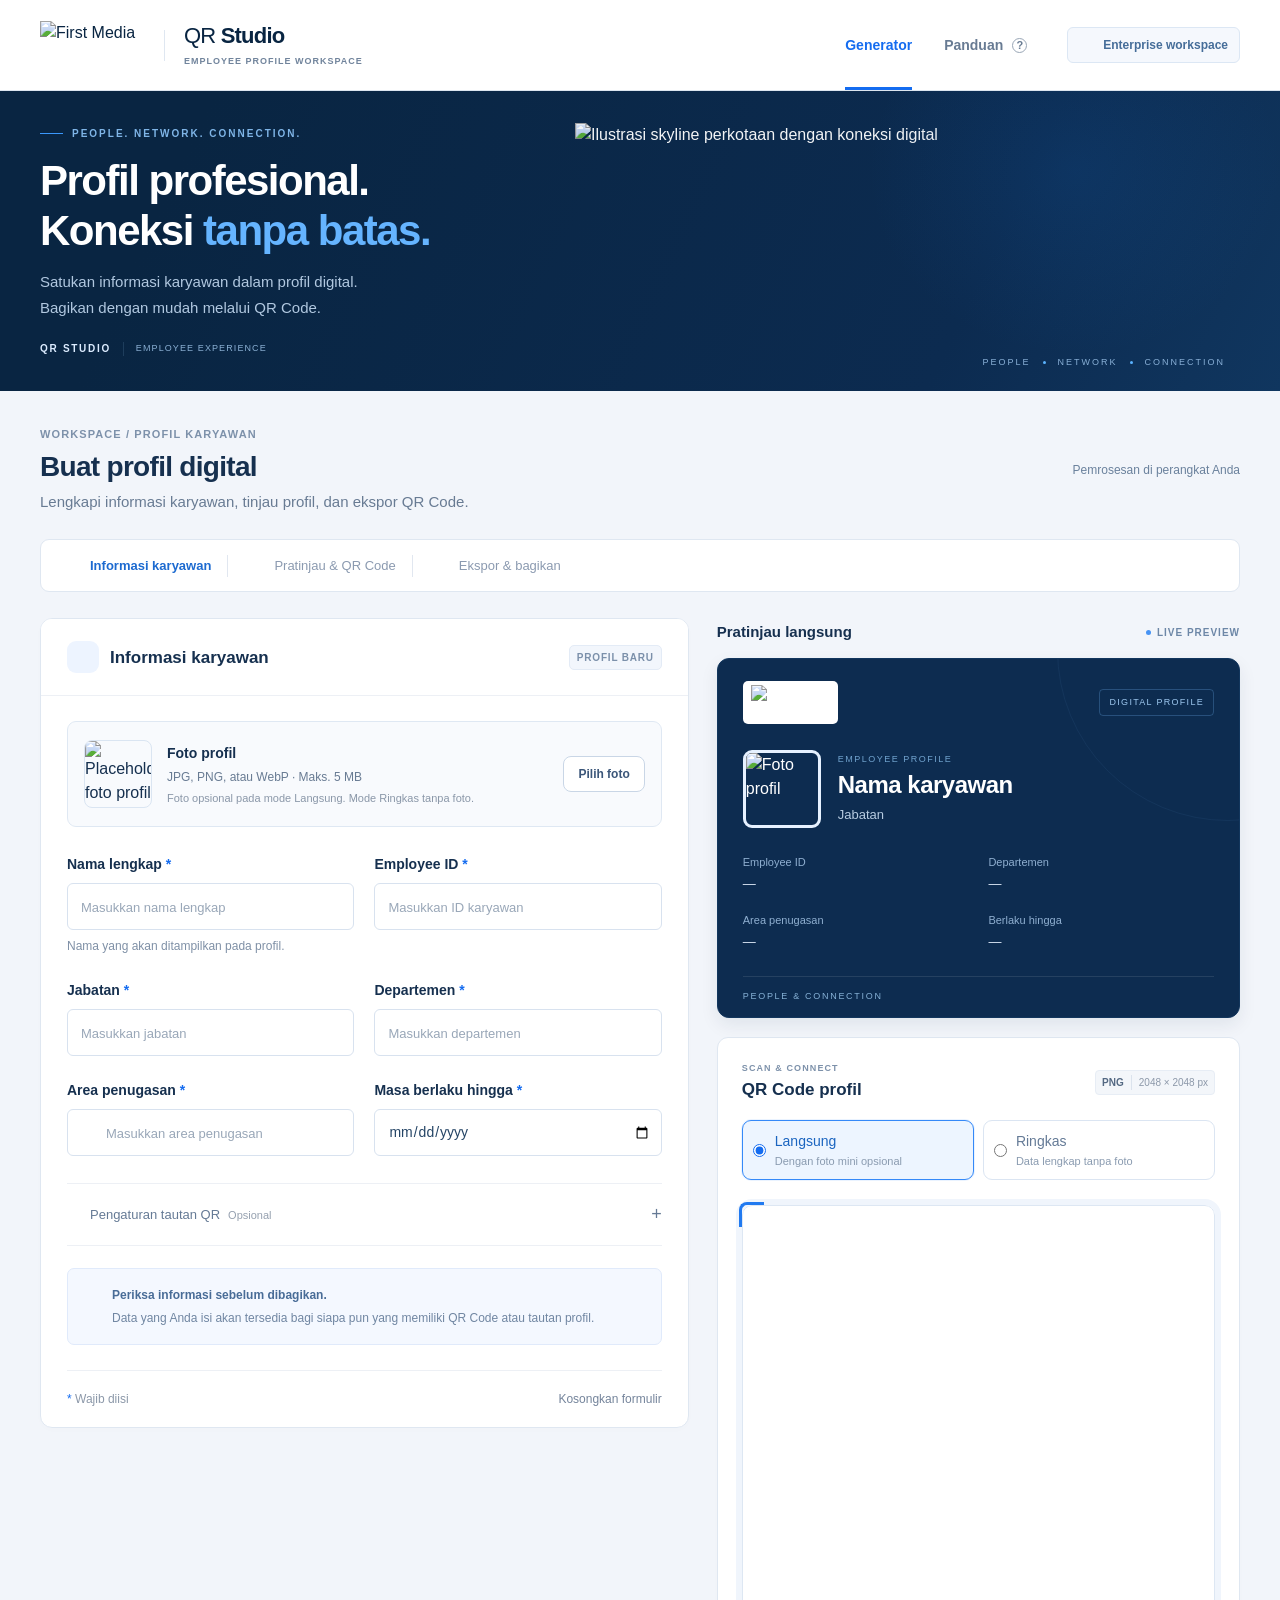
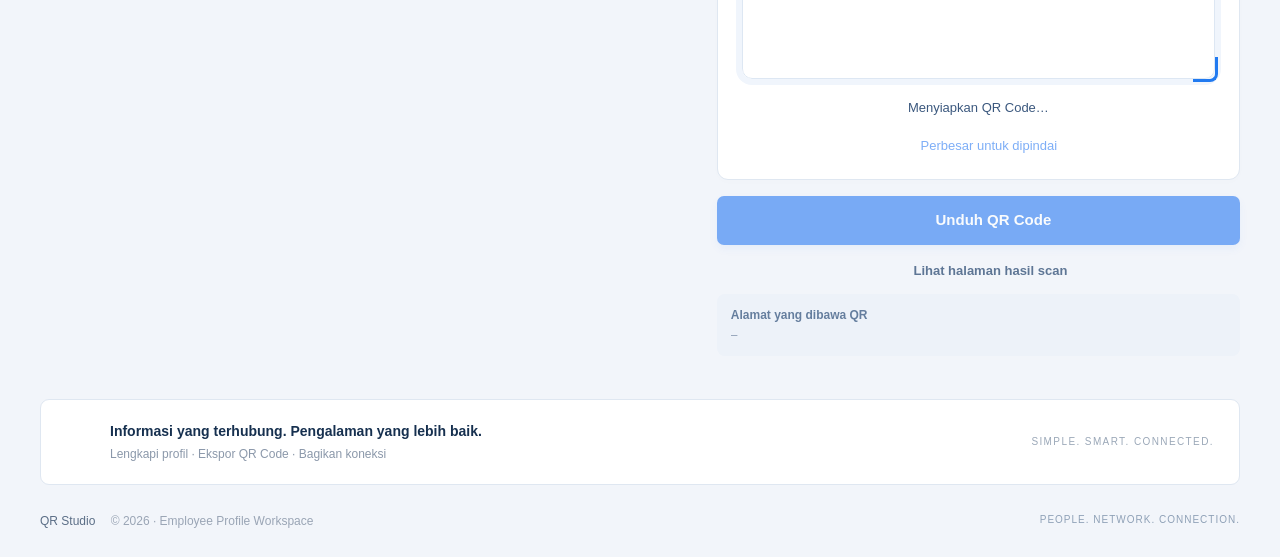
==== index.html @ 60cdd7b5 "Make compact QR text-only and remove missing profile file dependency" ====
<!doctype html>
<html lang="id">
<head>
  <meta charset="utf-8">
  <meta name="viewport" content="width=device-width, initial-scale=1">
  <meta name="description" content="Workspace profil karyawan dan QR Code. Buat, tinjau, dan bagikan profil digital melalui satu tautan.">
  <meta name="theme-color" content="#0b2445">
  <meta name="referrer" content="no-referrer">
  <title>QR Studio — Employee Profile Workspace</title>
  <link rel="icon" href="assets/favicon.svg" type="image/svg+xml">
  <link rel="stylesheet" href="style.css?v=3">
  <script src="assets/vendor/qrcode.js" defer></script>
  <script src="qr-tools.js" defer></script>
  <script src="photo-tools.js" defer></script>
  <script src="script.js?v=3" defer></script>
</head>
<body data-page="generator" class="enterprise-workspace">
  <a class="skip-link" href="#main">Langsung ke generator</a>
  <header class="site-header">
    <div class="container header-inner">
      <a class="brand" href="index.html" aria-label="QR Studio, beranda"><img src="assets/logo-web.png" alt="First Media" width="105" height="48"><span class="brand-divider"></span><span>QR <strong>Studio</strong><small>EMPLOYEE PROFILE WORKSPACE</small></span></a>
      <nav aria-label="Navigasi utama"><a class="nav-active" href="index.html" aria-current="page">Generator</a><button class="nav-link" type="button" data-guide>Panduan<span class="help-icon" aria-hidden="true">?</span></button></nav>
      <span class="workspace-badge"><svg class="icon"><use href="assets/icons.svg#signal"/></svg>Enterprise workspace</span>
    </div>
  </header>
  <section class="hero">
    <div class="container hero-inner">
      <div class="hero-copy"><p class="eyebrow"><span></span> PEOPLE. NETWORK. CONNECTION.</p><h1>Profil profesional.<br>Koneksi <span>tanpa batas.</span></h1><p>Satukan informasi karyawan dalam profil digital.<br>Bagikan dengan mudah melalui QR Code.</p><div class="hero-product-label">QR STUDIO <span>EMPLOYEE EXPERIENCE</span></div></div>
      <img class="hero-skyline" src="assets/skyline.svg" alt="Ilustrasi skyline perkotaan dengan koneksi digital" width="720" height="280">
      <span class="hero-caption">PEOPLE <i></i> NETWORK <i></i> CONNECTION</span>
    </div>
  </section>
  <main class="container workspace" id="main">
    <div class="workspace-heading"><div><p class="section-kicker">WORKSPACE / PROFIL KARYAWAN</p><h2>Buat profil digital</h2><p>Lengkapi informasi karyawan, tinjau profil, dan ekspor QR Code.</p></div><span class="private-note"><svg class="icon"><use href="assets/icons.svg#lock"/></svg>Pemrosesan di perangkat Anda</span></div>
    <div class="workspace-steps" aria-label="Alur pembuatan profil"><span class="current-step"><svg class="icon"><use href="assets/icons.svg#person"/></svg>Informasi karyawan</span><span><svg class="icon"><use href="assets/icons.svg#qr"/></svg>Pratinjau & QR Code</span><span><svg class="icon"><use href="assets/icons.svg#download"/></svg>Ekspor & bagikan</span></div>
    <div class="workspace-grid">
      <section class="panel form-panel" aria-labelledby="form-title">
        <div class="panel-heading"><div class="heading-icon"><svg class="icon"><use href="assets/icons.svg#person"/></svg></div><h3 id="form-title">Informasi karyawan</h3><span class="tag">PROFIL BARU</span></div>
        <form id="profile-form">
          <div class="photo-upload"><img id="upload-preview" src="assets/avatar.svg" alt="Placeholder foto profil" width="68" height="68"><div class="upload-copy"><label for="photo">Foto profil</label><p>JPG, PNG, atau WebP · Maks. 5 MB</p><span id="photo-note">Foto opsional pada mode Langsung. Mode Ringkas tanpa foto.</span></div><div class="upload-actions"><label class="button button-small button-outline" for="photo">Pilih foto</label><input id="photo" type="file" accept="image/jpeg,image/png,image/webp" class="file-input"><button id="remove-photo" type="button" class="text-button" hidden>Hapus foto</button></div></div>
          <p id="photo-error" class="field-error" role="status"></p>
          <div class="fields-grid">
            <div class="field"><label for="name">Nama lengkap <span>*</span></label><input id="name" name="name" maxlength="60" autocomplete="off" required placeholder="Masukkan nama lengkap"><small>Nama yang akan ditampilkan pada profil.</small></div>
            <div class="field"><label for="employeeId">Employee ID <span>*</span></label><input id="employeeId" name="employeeId" maxlength="32" autocomplete="off" required placeholder="Masukkan ID karyawan"></div>
            <div class="field"><label for="role">Jabatan <span>*</span></label><input id="role" name="role" maxlength="60" required placeholder="Masukkan jabatan"></div>
            <div class="field"><label for="department">Departemen <span>*</span></label><input id="department" name="department" maxlength="60" required placeholder="Masukkan departemen"></div>
            <div class="field"><label for="area">Area penugasan <span>*</span></label><div class="input-icon"><svg class="icon"><use href="assets/icons.svg#pin"/></svg><input id="area" name="area" maxlength="60" required placeholder="Masukkan area penugasan"></div></div>
            <div class="field"><label for="expiry">Masa berlaku hingga <span>*</span></label><input id="expiry" name="expiry" type="date" min="2000-01-01" max="2100-12-31" required></div>
          </div>
          <details class="url-settings"><summary><svg class="icon"><use href="assets/icons.svg#link"/></svg>Pengaturan tautan QR <span>Opsional</span></summary><div class="field"><label for="base-url">URL publik aplikasi</label><input id="base-url" type="url" placeholder="https://username.github.io/nama-repo/" aria-describedby="base-help"><small id="base-help">Otomatis memakai alamat halaman ini. Isi URL GitHub Pages jika membuat QR dari file lokal. QR lokal hanya dapat dibuka pada perangkat ini.</small></div></details>
          <div class="profile-note"><svg class="icon"><use href="assets/icons.svg#info"/></svg><p><strong>Periksa informasi sebelum dibagikan.</strong> Data yang Anda isi akan tersedia bagi siapa pun yang memiliki QR Code atau tautan profil.</p></div>
          <div class="form-footer"><span><span class="required-mark">*</span> Wajib diisi</span><button class="text-button reset-button" type="button" id="reset"><svg class="icon"><use href="assets/icons.svg#reset"/></svg>Kosongkan formulir</button></div>
        </form>
      </section>
      <aside class="preview-panel" aria-labelledby="preview-title">
        <div class="preview-heading"><h3 id="preview-title">Pratinjau langsung</h3><span><span class="live-dot"></span>LIVE PREVIEW</span></div>
        <article class="profile-card" id="profile-preview" aria-label="Pratinjau profil karyawan">
          <div class="card-top"><img src="assets/logo-web.png" alt="First Media" width="85" height="39"><span class="card-category">DIGITAL PROFILE</span></div>
          <div class="card-person"><img data-profile-photo src="assets/avatar.svg" alt="Foto profil" width="78" height="78"><div><p class="card-label">EMPLOYEE PROFILE</p><h3 data-bind="name">Nama karyawan</h3><p data-bind="role">Jabatan</p></div></div>
          <div class="card-data"><div><span>Employee ID</span><strong data-bind="employeeId">—</strong></div><div><span>Departemen</span><strong data-bind="department">—</strong></div><div><span>Area penugasan</span><strong data-bind="area">—</strong></div><div><span>Berlaku hingga</span><strong data-bind="expiry">—</strong></div></div>
          <div class="card-bottom"><span>PEOPLE & CONNECTION</span><svg class="icon"><use href="assets/icons.svg#signal"/></svg></div>
        </article>
        <section class="qr-panel" aria-labelledby="qr-title">
          <div class="qr-panel-title"><div><p class="section-kicker">SCAN & CONNECT</p><h3 id="qr-title">QR Code profil</h3></div><span class="file-badge">PNG <span>2048 × 2048 px</span></span></div>
          <fieldset class="qr-mode"><legend>Jenis QR Code</legend><label><input type="radio" name="qr-mode" value="direct" checked><span>Langsung<small>Dengan foto mini opsional</small></span></label><label><input type="radio" name="qr-mode" value="compact"><span>Ringkas<small>Data lengkap tanpa foto</small></span></label></fieldset>
          <div class="qr-display"><canvas id="qr-canvas" width="320" height="320" role="img" aria-label="QR Code menuju profil karyawan"></canvas><div id="qr-placeholder" hidden>Lengkapi informasi karyawan untuk menampilkan QR Code.</div></div>
          <p id="qr-status" role="status" aria-live="polite">Menyiapkan QR Code…</p><p id="qr-metrics" class="qr-metrics"></p>
          <button class="text-button qr-expand" id="expand-qr" type="button" disabled><svg class="icon"><use href="assets/icons.svg#external"/></svg>Perbesar untuk dipindai</button>
          <div class="compact-help" id="compact-help" hidden><strong>Simpan dan langsung bagikan</strong><p>Semua data teks dibawa langsung dalam tautan QR. Foto tidak ditampilkan saat dipindai. Tidak perlu mengunggah file profil.</p></div>
        </section>
        <div class="preview-actions"><button class="button button-primary" id="download" type="button" disabled><svg class="icon"><use href="assets/icons.svg#download"/></svg>Unduh QR Code</button><a class="button button-preview" id="scan-link" href="template.html" target="_blank" rel="noopener"><svg class="icon"><use href="assets/icons.svg#external"/></svg>Lihat halaman hasil scan</a></div>
        <div class="scan-destination"><strong>Alamat yang dibawa QR</strong><code id="qr-destination">—</code></div>
        <p class="local-hint" id="local-hint"></p>
      </aside>
    </div>
    <div class="workflow-note"><svg class="icon"><use href="assets/icons.svg#qr"/></svg><p><strong>Informasi yang terhubung. Pengalaman yang lebih baik.</strong><span>Lengkapi profil · Ekspor QR Code · Bagikan koneksi</span></p><span class="workflow-label">SIMPLE. SMART. CONNECTED.</span></div>
  </main>
  <footer class="site-footer container"><p>QR Studio <span>© 2026 · Employee Profile Workspace</span></p><p>PEOPLE. NETWORK. CONNECTION.</p></footer>
  <dialog id="guide"><div class="dialog-heading"><h2>Panduan penggunaan</h2><button class="icon-button" id="close-guide" aria-label="Tutup panduan" type="button">×</button></div><ol><li>Lengkapi informasi karyawan. Foto bersifat opsional dan dioptimalkan secara otomatis.</li><li>Gunakan <strong>Langsung</strong> untuk data dengan foto mini opsional, atau <strong>Ringkas</strong> untuk seluruh data teks tanpa foto. Kedua mode dapat langsung diunduh dan dipindai tanpa mengunggah file per karyawan.</li><li>Klik <strong>Unduh QR Code</strong> untuk menyimpan PNG 2048 px. Gunakan <strong>Perbesar untuk dipindai</strong> saat memindai dari layar. Pratinjau hasil scan membuka data langsung.</li><li>Agar profil terbuka di HP lain, unggah proyek ke GitHub Pages atau isi alamat publik yang sudah aktif pada pengaturan tautan QR. Unduhan PNG dinonaktifkan untuk alamat file lokal dan localhost.</li></ol><p>Tautan berisi salinan data profil dan foto kecil. Periksa informasi dan bagikan melalui kanal yang sesuai.</p><p>Perubahan formulir menghasilkan QR baru. QR lama tetap berisi data sebelumnya. Unduh QR baru setelah mengedit profil. Data formulir tidak disimpan setelah halaman dimuat ulang.</p></dialog>
  <div id="toast" class="toast" role="status" aria-live="polite" hidden></div>
  <dialog id="qr-dialog" class="qr-dialog"><div class="dialog-heading"><h2>Pindai QR profil</h2><button class="icon-button" id="close-qr" aria-label="Tutup QR besar" type="button">×</button></div><canvas id="qr-large" width="640" height="640" role="img" aria-label="QR Code besar untuk dipindai"></canvas><p id="qr-large-note"></p></dialog>
</body>
</html>
---- style.css ----
@charset "UTF-8";
:root{color-scheme:light;--navy:#0b2445;--ink:#182c47;--muted:#6a788c;--blue:#146cf0;--line:#e2e8f0;--surface:#f5f7fb;--radius:16px;font-family:Inter,"Segoe UI",Arial,sans-serif;font-size:16px}
*{box-sizing:border-box}body{margin:0;background:var(--surface);color:var(--ink);line-height:1.5}button,input{font:inherit}button,a,label{ -webkit-tap-highlight-color:transparent}a{color:var(--blue);text-decoration:none}button{cursor:pointer}button:disabled{cursor:wait;opacity:.55}button,input,summary,a,label.button{touch-action:manipulation}button:focus-visible,a:focus-visible,summary:focus-visible,label.button:focus-within{outline:3px solid #56a6ff;outline-offset:4px}input:focus{outline:0;border-color:var(--blue);box-shadow:0 0 0 3px #146cf012}p,h1,h2,h3{margin:0}img{max-width:100%;display:block}svg.icon{width:20px;height:20px;flex-shrink:0;fill:none;stroke:currentColor}button{border:0}button[hidden],[hidden]{display:none!important}.container{width:min(1180px,calc(100% - 80px));margin-inline:auto}.skip-link{position:absolute;left:12px;top:-100px;z-index:10;padding:12px;background:white}.skip-link:focus{top:10px}.site-header{background:#fff;border-bottom:1px solid var(--line)}.header-inner{height:88px;display:flex;align-items:center;gap:40px}.brand{display:flex;align-items:center;gap:19px;color:var(--navy);flex-shrink:0}.brand>img{width:105px;height:48px;object-fit:contain}.brand-divider{height:31px;width:1px;background:var(--line)}.brand>span:last-child{font-size:22px;line-height:1.2;letter-spacing:-.8px}.brand strong{font-weight:700}.brand small{display:block;font-size:9px;letter-spacing:1.3px;margin-top:6px;color:var(--muted);font-weight:600}.header-inner nav{display:flex;height:100%;align-items:center;gap:32px;margin-left:auto}.header-inner nav>a,.nav-link{font-size:14px;color:var(--muted);background:none;display:flex;gap:9px;align-items:center;padding:0;height:100%;position:relative;font-weight:600}.header-inner nav>.nav-active{color:var(--blue)}.nav-active:after{content:"";position:absolute;height:3px;background:var(--blue);bottom:0;left:0;right:0}.help-icon{border:1px solid #99a6b6;border-radius:50%;width:15px;height:15px;font-size:11px;line-height:13px}.workspace-badge{display:inline-flex;align-items:center;gap:8px;font-size:12px;font-weight:600;background:#eef5ff;color:#315d96;padding:7px 12px;border:1px solid #dfebff;border-radius:30px;white-space:nowrap}.workspace-badge>span{width:6px;height:6px;border-radius:50%;background:#3886ec}.hero{background:var(--navy);color:white;overflow:hidden}.hero-inner{height:273px;position:relative;display:flex;align-items:center}.hero-copy{position:relative;z-index:1}.eyebrow{font-size:10px;font-weight:600;letter-spacing:2px;color:#8dbdee;display:flex;align-items:center;gap:9px}.eyebrow>span{height:1px;width:23px;background:#3a97fb}h1{font-size:39px;line-height:1.2;letter-spacing:-1.3px;font-weight:650;margin:15px 0 15px}.hero h1 span{color:#65b4ff}.hero-copy>p:last-child{color:#b1c4dd;font-size:14px;line-height:1.75}.hero-skyline{position:absolute;width:650px;height:253px;right:-45px;bottom:-8px;object-fit:contain;opacity:.95}.hero-inner:after{content:"";position:absolute;width:450px;height:400px;right:-60px;top:-120px;background:radial-gradient(ellipse,#1468c324,transparent 65%);pointer-events:none}.hero-caption{position:absolute;right:15px;bottom:22px;color:#88afd6;font-size:9px;letter-spacing:2px;display:flex;align-items:center;gap:12px}.hero-caption i{width:3px;height:3px;background:#5bb3ff;border-radius:50%}.workspace{padding-top:35px}.workspace-heading{display:flex;align-items:center;justify-content:space-between;margin-bottom:25px}.section-kicker{font-size:10px;font-weight:700;letter-spacing:1.6px;color:#8693a5;margin-bottom:5px}h2{font-size:27px;letter-spacing:-.7px;line-height:1.35;font-weight:650}.workspace-heading p:last-child{font-size:14px;color:var(--muted);margin-top:6px}.private-note{font-size:12px;color:var(--muted);display:flex;align-items:center;gap:8px}.private-note .icon{width:15px;height:15px;color:#8594a8}.workspace-grid{display:grid;grid-template-columns:minmax(0,1.32fr) minmax(0,1fr);gap:30px;align-items:start}.panel{border:1px solid var(--line);border-radius:var(--radius);background:#fff;overflow:hidden}.panel-heading{display:flex;align-items:center;gap:11px;padding:20px 25px;border-bottom:1px solid #edf0f5}.heading-icon{width:32px;height:32px;background:#edf4ff;display:grid;place-items:center;border-radius:9px;color:var(--blue)}h3{font-size:16px;font-weight:650}.tag{margin-left:auto;background:#f2f5f9;color:#7a889b;border:1px solid #e9eef4;border-radius:5px;font-size:9px;letter-spacing:.8px;font-weight:700;padding:4px 7px}form{padding:24px 25px 0}.photo-upload{display:flex;align-items:center;gap:14px;background:#f8faff;border:1px dashed #cbd9ec;border-radius:10px;padding:17px 15px}.photo-upload>img{width:64px;height:64px;border-radius:10px;object-fit:cover;flex-shrink:0}.upload-copy{flex:1}.upload-copy>label{font-size:14px;font-weight:650}.upload-copy p{font-size:11px;color:var(--muted);margin-top:3px}.upload-copy>span{font-size:10px;color:#8a97a8;display:block;margin-top:2px}.upload-actions{display:flex;flex-direction:column;align-items:center;gap:6px;position:relative}.file-input{opacity:0;position:absolute;inset:0;width:100%;height:34px;cursor:pointer}.upload-actions:focus-within{outline:2px solid #146cf0;outline-offset:4px;border-radius:6px}.button{border-radius:8px;padding:12px 18px;display:inline-flex;align-items:center;justify-content:center;gap:10px;font-size:14px;font-weight:600;line-height:1.5;transition:background .15s,box-shadow .15s}.button-small{padding:7px 12px;font-size:12px;white-space:nowrap}.button-outline{background:#fff;border:1px solid #c9d6e6;color:#3b5679}.button-outline:hover{background:#edf4ff}.text-button{background:transparent;color:#74849b;font-size:12px;padding:0;display:inline-flex;align-items:center;gap:7px}.text-button:hover{color:var(--blue)}.fields-grid{display:grid;grid-template-columns:1fr 1fr;gap:20px 18px;margin-top:23px}.field{min-width:0}.field label{font-size:13px;font-weight:600;display:block;margin-bottom:7px}.field label>span,.required-mark{color:var(--blue)}.field input{height:44px;width:100%;min-width:0;background:#fff;border:1px solid #dae1eb;color:#364a65;border-radius:7px;padding:0 12px;font-size:13px;transition:border .15s,box-shadow .15s}.field input::placeholder{color:#9ba6b4}.field input:user-invalid{border-color:#c44b54}.field small{display:block;font-size:11px;line-height:1.6;color:#8b96a5;margin-top:5px}.field input[type=date]{padding-right:10px}.input-icon{position:relative}.input-icon .icon{position:absolute;left:12px;top:14px;width:16px;height:16px;color:#96a4b6;pointer-events:none}.input-icon input{padding-left:36px}.field-error{font-size:12px;color:#b43d48;margin-top:7px}.field-error:empty{display:none}.url-settings{margin-top:24px;border-top:1px solid #edf0f5;border-bottom:1px solid #edf0f5;padding:14px 0}.url-settings summary{font-size:12px;color:#657a95;cursor:pointer;display:flex;align-items:center;gap:8px;list-style:none}.url-settings summary::-webkit-details-marker{display:none}.url-settings summary:after{content:"+";margin-left:auto;font-size:18px;font-weight:400}.url-settings[open] summary:after{content:"−"}.url-settings summary .icon{width:15px;height:15px}.url-settings summary>span{color:#95a0af;font-size:10px}.url-settings .field{margin-top:13px}.profile-note{display:flex;align-items:flex-start;gap:10px;padding:14px 12px;margin-top:19px;background:#f1f6ff;border:1px solid #e1ecfc;border-radius:8px;color:#7387a4}.profile-note .icon{width:16px;height:16px;margin-top:2px;color:#4a82c8}.profile-note p{font-size:11px;line-height:1.7}.profile-note strong{color:#46668f;font-weight:600}.form-footer{display:flex;justify-content:space-between;align-items:center;border-top:1px solid #edf0f5;margin-top:22px;padding:17px 0;color:#8c98a9;font-size:11px}.reset-button .icon{width:14px;height:14px}.preview-heading{display:flex;justify-content:space-between;align-items:center;margin:3px 0 14px}.preview-heading h3{font-size:14px}.preview-heading>span{font-size:9px;font-weight:600;letter-spacing:1px;color:#8c9bae;display:flex;align-items:center;gap:6px}.live-dot{width:5px;height:5px;border-radius:50%;background:#4693f4}.profile-card{color:#fff;background:#0d2b50 url('assets/skyline.svg') right bottom/75% auto no-repeat;border-radius:14px;padding:20px 23px 0;box-shadow:0 9px 21px #0b24451c;position:relative;overflow:hidden}.profile-card:before{content:"";position:absolute;border:1px solid #7bbcff10;border-radius:50%;width:340px;height:340px;right:-160px;top:-180px;pointer-events:none}.card-top{display:flex;align-items:center;justify-content:space-between}.card-top>img{background:#fff;border-radius:5px;padding:4px 7px;width:85px;height:40px;object-fit:contain}.card-category{display:inline-block;font-size:9px;letter-spacing:.8px;border:1px solid #75bfff5c;color:#a8d6ff;border-radius:4px;padding:4px 7px;font-weight:600}.card-person{display:flex;align-items:center;gap:16px;margin-top:22px;position:relative}.card-person>img{width:72px;height:72px;object-fit:cover;border:3px solid #ffffffd9;border-radius:11px}.card-label{color:#71a3ce;font-size:8px;letter-spacing:1.7px;margin-bottom:4px}.card-person h3{font-size:22px;letter-spacing:-.5px;line-height:1.25;overflow-wrap:anywhere}.card-person>div>p:last-child{font-size:12px;color:#b7cce1;margin-top:5px}.card-data{display:grid;grid-template-columns:1fr 1fr;gap:15px 18px;margin-top:24px;position:relative}.card-data>div{min-width:0}.card-data span{display:block;font-size:10px;color:#8eaecc;margin-bottom:2px}.card-data strong{display:block;font-size:11px;font-weight:500;overflow-wrap:anywhere}.card-bottom{position:relative;border-top:1px solid #ffffff19;display:flex;align-items:center;justify-content:space-between;margin-top:20px;padding:10px 0;color:#86afce;font-size:8px;letter-spacing:1.7px}.card-bottom .icon{height:14px;width:18px;color:#78b9f5}.qr-panel{display:flex;align-items:center;gap:22px;background:#fff;border:1px solid var(--line);border-radius:12px;margin-top:19px;padding:16px 20px}.qr-display{width:144px;height:144px;flex-shrink:0;border:1px solid #e6ebf2;border-radius:7px;overflow:hidden;background:#fff;display:grid;place-items:center}.qr-display canvas{width:100%;height:100%;image-rendering:pixelated}.qr-display>div{font-size:11px;padding:10px;color:var(--muted);text-align:center}.qr-info h3{font-size:15px}.qr-info>p{font-size:11px;color:var(--muted);margin:6px 0 13px;line-height:1.6;overflow-wrap:anywhere}.file-badge{display:inline-flex;align-items:center;gap:7px;background:#f3f6fa;border:1px solid #e7edf5;border-radius:4px;padding:4px 6px;color:#546983;font-size:9px;font-weight:700}.file-badge>span{border-left:1px solid #dbe3ed;padding-left:7px;color:#8c98a9;font-weight:400}.preview-actions{display:grid;gap:8px;margin-top:16px}.button-primary{background:var(--blue);color:#fff;box-shadow:0 4px 10px #146cf01a}.button-primary:hover{background:#095bd3;box-shadow:0 4px 12px #146cf033}.button-preview{color:#5e7695;background:transparent;padding:8px 12px;font-size:12px}.button-preview:hover{background:#eaf0f8;color:var(--blue)}.button-preview .icon{width:14px;height:14px}.local-hint{color:#8693a5;font-size:10px;line-height:1.6;text-align:center;margin:2px 12px 0}.workflow-note{display:flex;align-items:center;gap:16px;border:1px solid var(--line);background:#fff;border-radius:10px;margin-top:30px;padding:19px 24px}.workflow-note>.icon{width:28px;height:28px;color:#4084de}.workflow-note p{font-size:12px}.workflow-note p strong{font-weight:600}.workflow-note p span{display:block;font-size:11px;color:#8b98aa;margin-top:3px}.workflow-label{margin-left:auto;font-size:9px;letter-spacing:1.4px;color:#9ba8b8}.site-footer{display:flex;justify-content:space-between;font-size:11px;color:#5b6e86;padding-block:26px}.site-footer p>span{margin-left:12px;color:#9aa5b5}.site-footer p:last-child{font-size:10px;color:#9aa5b5}.site-footer .footer-label{color:#6e88ab;margin-left:5px}dialog{border:1px solid var(--line);border-radius:16px;max-width:540px;width:calc(100% - 40px);padding:28px;box-shadow:0 25px 90px #0b244533;color:var(--ink)}dialog::backdrop{background:#06192e80;backdrop-filter:blur(3px)}.dialog-heading{display:flex;justify-content:space-between;align-items:center;gap:15px}.dialog-heading h2{font-size:22px}.icon-button{background:#f2f5fa;border-radius:50%;font-size:25px;color:#66788e;width:34px;height:34px;line-height:30px}.dialog-heading+ol{padding-left:22px;color:#536984;font-size:14px;line-height:1.7}.dialog-heading+ol li+li{margin-top:8px}dialog>p{font-size:12px;line-height:1.7;color:#7b8ca1;margin-top:12px}.toast{position:fixed;bottom:24px;left:50%;transform:translateX(-50%);padding:13px 23px;border-radius:10px;background:var(--navy);color:#fff;font-size:14px;box-shadow:0 4px 20px #0002;z-index:20;max-width:calc(100% - 32px);width:max-content}.scan-page{background:#eef3f9}.scan-page:before{content:"";position:absolute;top:88px;left:0;right:0;height:305px;background:var(--navy) url('assets/skyline.svg') center bottom/800px auto no-repeat;z-index:-1}.scan-page .header-inner{justify-content:space-between}.scan-main{max-width:480px;width:calc(100% - 36px);margin:0 auto;padding:33px 0}.scan-intro{text-align:center;color:#fff}.scan-intro .eyebrow{justify-content:center;font-size:8px;letter-spacing:1.6px}.scan-intro h1{font-size:29px;margin:9px 0 6px}.scan-intro>p:last-child{color:#9eb8d4;font-size:13px}.scan-card{background:white;border:1px solid #dfe7f1;border-radius:18px;overflow:hidden;margin-top:26px;box-shadow:0 10px 40px #0b244510}.scan-card-banner{height:110px;background:linear-gradient(115deg,#12365e,#0b2445);position:relative;overflow:hidden}.scan-card-banner>img{position:absolute;width:100%;height:145px;object-fit:cover;bottom:-30px;opacity:.65}.scan-card-banner>.card-category{position:absolute;top:15px;right:17px;z-index:1}.scan-person{position:relative;display:flex;align-items:center;flex-direction:column;text-align:center;padding:0 22px}.scan-person>img{width:104px;height:104px;object-fit:cover;margin-top:-48px;border:5px solid #fff;border-radius:18px;z-index:1;box-shadow:0 3px 8px #0b244512}.scan-person>.section-kicker{margin-top:15px;font-size:9px;color:#7d95b0}.scan-person>h2{font-size:25px;margin-top:2px;overflow-wrap:anywhere;max-width:100%}.scan-person>p:not(.section-kicker){color:#6b809a;font-size:14px;margin-top:4px;overflow-wrap:anywhere;max-width:100%}.scan-id{font-size:11px;font-weight:600;color:#3674c4;background:#eef5ff;padding:5px 12px;border-radius:5px;margin-top:12px;overflow-wrap:anywhere;max-width:100%}.scan-details{padding:9px 27px 22px;margin-top:20px}.scan-details>div{display:flex;align-items:center;gap:13px;padding:13px 0;border-top:1px solid #edf1f6}.scan-details>div>.icon{width:18px;height:18px;color:#7491b3}.scan-details>div>div{min-width:0}.scan-details span{display:block;color:#8a9bb0;font-size:11px;margin-bottom:2px}.scan-details strong{display:block;font-weight:550;font-size:14px;overflow-wrap:anywhere}.scan-details small{display:block;font-size:11px;color:#7b8da5;margin-top:4px}.scan-details small.expired{color:#b34b41}.profile-source{display:flex;gap:11px;padding:18px 22px;background:#f4f8fe;border-top:1px solid #e6effb}.profile-source>.icon{color:#5483ba;width:17px;height:17px;margin-top:2px}.profile-source p{font-size:11px;line-height:1.75;color:#7a8da6}.profile-source strong{color:#466b99;display:block;font-weight:600}.scan-back{display:flex;align-items:center;justify-content:center;gap:8px;margin-top:23px;font-size:13px;color:#4d719e}.scan-back>.icon{width:16px;height:16px}.scan-footer{text-align:center;font-size:10px;line-height:1.8;color:#8b9bb0;margin-top:18px}.scan-context-note{text-align:center;font-size:11px;color:#71849f;margin-top:17px}.scan-error{background:#fff;border-radius:15px;padding:27px;margin-top:26px;text-align:center}.scan-error h2{font-size:22px}.scan-error p{font-size:14px;color:var(--muted);margin:15px 0 20px}
@media(min-width:1450px){.hero-inner{height:290px}.hero-skyline{width:710px;height:276px}.workspace{padding-top:40px}}
@media(max-width:1050px){.container{width:calc(100% - 48px)}.workspace-grid{gap:22px;grid-template-columns:minmax(0,1.2fr) minmax(0,1fr)}.header-inner{gap:25px}.hero-skyline{right:-100px;width:560px;opacity:.7}.hero-caption{right:0}.hero h1{font-size:36px}.photo-upload{flex-wrap:wrap;gap:10px}.upload-actions{margin-left:74px;flex-direction:row;gap:12px}.upload-copy>span{font-size:10px}.qr-panel{gap:13px;padding:14px}.qr-display{width:132px;height:132px}.profile-card{padding:17px 18px 0}.card-person{gap:12px}.card-person h3{font-size:20px}.card-person>img{width:60px;height:60px}.private-note{font-size:11px}.workflow-label{display:none}}
@media(max-width:760px){.container{width:calc(100% - 36px)}.header-inner{height:74px;gap:16px}.brand{gap:11px}.brand>img{width:83px;height:41px}.brand-divider{height:26px}.brand>span:last-child{font-size:19px}.brand small{font-size:7px;letter-spacing:.8px}.header-inner nav{gap:16px}.header-inner nav>a,.nav-link{font-size:12px}.help-icon{display:none}.header-inner>.workspace-badge{display:none}.hero-inner{height:268px}.hero-copy>p:last-child{font-size:13px}.hero h1{font-size:34px}.hero-skyline{right:-265px;width:580px;opacity:.4}.hero-caption{display:none}.hero-copy{max-width:100%}.eyebrow{font-size:8px;letter-spacing:1.4px}.workspace{padding-top:27px}.workspace-heading{margin-bottom:21px}.workspace-heading h2{font-size:24px}.workspace-heading p:last-child{font-size:13px;max-width:290px}.private-note{display:none}.workspace-grid{grid-template-columns:1fr;gap:27px}.panel-heading{padding:17px 20px}form{padding:20px 20px 0}.photo-upload{flex-wrap:nowrap}.upload-actions{margin:0;flex-direction:column}.upload-copy>span{max-width:190px}.preview-heading{margin:0 0 13px}.profile-card{padding:20px 23px 0}.card-person>img{width:75px;height:75px}.card-person h3{font-size:23px}.card-label{font-size:9px}.card-person>div>p:last-child{font-size:13px}.card-data strong{font-size:12px}.card-data span{font-size:11px}.qr-panel{padding:20px;gap:24px}.qr-display{width:155px;height:155px}.qr-info>p{font-size:12px}.button-preview{font-size:13px}.local-hint{font-size:11px}.workflow-note{padding:17px;gap:12px}.workflow-note p{font-size:11px}.workflow-note p span{font-size:10px}.site-footer{flex-direction:column;align-items:center;gap:6px;padding-block:22px}.site-footer p>span{margin-left:8px}.scan-page:before{top:74px}.scan-page .header-inner>.workspace-badge{display:flex;font-size:10px;padding:6px 9px}.scan-page .brand>span:last-child{font-size:17px}}
@media(max-width:430px){.header-inner nav{gap:13px}.nav-link{font-size:11px}.brand small{font-size:6px}.brand>img{width:73px}.brand{gap:9px}.brand>span:last-child{font-size:18px}.brand-divider{height:25px}.fields-grid{grid-template-columns:1fr;gap:17px}.field input{font-size:16px;height:46px}.field label{font-size:14px}.photo-upload{flex-wrap:wrap;padding:14px}.photo-upload>img{width:55px;height:55px}.upload-copy{min-width:150px}.upload-actions{margin-left:65px;flex-direction:row;gap:12px}.upload-copy>span{font-size:10px}.photo-upload .button-small{font-size:12px}.qr-display{width:145px;height:145px}.qr-panel{gap:17px;padding:17px}.qr-info h3{font-size:14px}.file-badge{font-size:8px}.form-footer{font-size:11px}.scan-page .brand-divider,.scan-page .brand small{display:none}.scan-page .brand>img{width:75px}.scan-page .brand>span:last-child{font-size:18px}.scan-intro .eyebrow{font-size:7px}.scan-details{padding-inline:22px}.card-data{gap:16px 13px}}
@media(prefers-reduced-motion:reduce){*,*:before,*:after{scroll-behavior:auto!important;transition:none!important}}

/* Full-size scanner surface: decorations stay outside the white quiet zone. */
.qr-panel{display:flex;flex-direction:column;align-items:stretch;gap:0;padding:23px;background:linear-gradient(150deg,#fff,#f8fbff)}
.qr-panel-title{display:flex;align-items:center;justify-content:space-between;gap:12px;margin-bottom:17px}.qr-panel-title h3{font-size:17px}.qr-panel-title .file-badge{white-space:nowrap}.qr-panel-title .section-kicker{font-size:9px;margin-bottom:2px}
.qr-mode{padding:0;border:0;margin:0 0 18px;display:grid;grid-template-columns:1fr 1fr;gap:9px;min-width:0}.qr-mode legend{position:absolute;clip-path:inset(50%);width:1px;height:1px;overflow:hidden}.qr-mode label{display:flex;align-items:center;gap:9px;padding:10px;border:1px solid #dbe5f2;border-radius:9px;background:#fff;cursor:pointer;color:#647a96;font-size:13px}.qr-mode label:has(input:checked){border-color:#3589f8;background:#edf5ff;color:#1b65c0;box-shadow:0 0 0 1px #3589f81a}.qr-mode input{accent-color:#146cf0;margin:0}.qr-mode small{display:block;font-size:10px;color:#8a9bb0;margin-top:1px}
.qr-panel .qr-display{width:100%;height:auto;min-height:300px;overflow:visible;border:1px solid #dce7f5;outline:6px solid #edf4fe;border-radius:10px;background:#fff;padding:0;display:grid;place-items:center;position:relative;margin:7px 0 18px}.qr-panel .qr-display canvas{display:block;max-width:100%;flex-shrink:0;border-radius:0;image-rendering:pixelated}.qr-panel .qr-display:before,.qr-panel .qr-display:after{content:"";position:absolute;width:22px;height:22px;pointer-events:none;border-color:#217af0;border-style:solid}.qr-panel .qr-display:before{top:-4px;left:-4px;border-width:3px 0 0 3px;border-radius:8px 0 0 0}.qr-panel .qr-display:after{right:-4px;bottom:-4px;border-width:0 3px 3px 0;border-radius:0 0 8px 0}
#qr-status{font-size:13px;line-height:1.65;text-align:center;color:#3b587e;margin:0}.qr-metrics{font-size:10px;color:#8495ac;text-align:center;margin-top:5px;letter-spacing:.2px}.qr-expand{margin:13px auto 0;color:var(--blue);font-size:12px}.qr-expand .icon{width:14px;height:14px}.compact-help{padding:15px;background:#eef5ff;border:1px solid #d9e8fc;border-radius:9px;margin-top:17px}.compact-help>strong{font-size:13px;color:#305c92}.compact-help p{font-size:12px;line-height:1.7;color:#657e9f;margin-top:5px}.compact-help .button{font-size:12px;padding:9px 13px;width:100%;margin-top:12px}.compact-help>span{font-size:10px;display:block;margin-top:8px;color:#7790b0;overflow-wrap:anywhere}.scan-destination{padding:12px 14px;background:#edf2f9;border-radius:8px;margin:6px 0 10px;min-width:0}.scan-destination strong{display:block;color:#657e9e;font-size:11px;font-weight:600;margin-bottom:3px}.scan-destination code{display:block;max-height:62px;overflow:auto;overflow-wrap:anywhere;word-break:break-all;font-size:10px;color:#7f91aa;user-select:all}.local-hint.local-warning{margin:10px 0 0;padding:13px;border:1px solid #f0d19b;background:#fff8e9;color:#8b642b;border-radius:8px;font-size:12px;text-align:left}.qr-dialog{max-width:650px;padding:22px}.qr-dialog canvas{display:block;width:100%;height:auto;image-rendering:pixelated;margin:15px auto 8px;background:#fff}.qr-dialog>p{text-align:center;font-size:13px;margin-top:6px}.button:disabled{cursor:not-allowed}.button-preview[aria-disabled=true]{pointer-events:none;opacity:.45}
@media(max-width:430px){.qr-panel{padding:18px}.qr-panel .qr-display{min-height:265px}.qr-panel-title{gap:6px}.qr-panel-title .file-badge{font-size:8px}.qr-mode label{padding:9px 7px;gap:6px}.qr-mode small{font-size:9px}.qr-dialog{padding:16px}.qr-dialog .dialog-heading h2{font-size:17px}}

/* Enterprise visual system */
.scan-person.without-photo{padding-top:24px}.scan-person.without-photo>.section-kicker{margin-top:0}.card-person.without-photo{min-height:68px}.photo-upload.photo-disabled .upload-actions>label{opacity:.45;cursor:not-allowed}.photo-upload.photo-disabled .upload-copy>span{color:#52749d}
:root{--surface:#f2f5fa;--navy:#092542;--ink:#16304f;--muted:#687b93;--line:#dfe7f1;--radius:12px}
.container{width:min(1240px,calc(100% - 80px))}
.site-header{border-bottom-color:#dce5ef;box-shadow:0 1px 8px #0b244505}
.brand small{font-size:9px;letter-spacing:1px;color:#71849c}
.header-inner{height:90px}
.header-inner nav>a,.nav-link{font-size:14px}
.workspace-badge{font-size:12px;gap:8px;background:#f5f8fd;border:1px solid #dce7f4;color:#456d99;border-radius:6px;padding:8px 11px;font-weight:600;display:inline-flex;align-items:center;white-space:nowrap}
.workspace-badge>.icon{width:16px;height:16px}
.hero{background:linear-gradient(115deg,#092542 15%,#0c2b50 75%,#10365f)}
.hero-inner{height:300px}
.hero h1{font-size:42px;font-weight:650;letter-spacing:-1.5px;margin-block:15px 13px}
.hero-copy>p:last-of-type{font-size:15px;color:#b1c8e0;line-height:1.7}
.hero .eyebrow{font-size:10px;color:#7fb5e7}
.hero-product-label{display:flex;align-items:center;gap:12px;margin-top:21px;font-size:10px;letter-spacing:1.7px;color:#dcecff;font-weight:600}
.hero-product-label>span{font-size:9px;color:#8bb0d4;border-left:1px solid #4e76984d;padding-left:12px;font-weight:400;letter-spacing:1.1px}
.hero-skyline{width:690px;height:268px;right:-25px;bottom:0}
.workspace{padding-top:35px}
.workspace-heading h2{font-size:28px}
.workspace-heading p:last-child{font-size:15px}
.section-kicker{font-size:11px;color:#7d91aa;letter-spacing:1.1px}
.private-note{font-size:12px;color:#6a819c}
.workspace-steps{display:flex;align-items:center;gap:36px;padding:16px 22px;background:#fff;border:1px solid var(--line);border-radius:9px;margin-bottom:26px}
.workspace-steps>span{display:flex;align-items:center;gap:10px;color:#8b9ab0;font-size:13px;position:relative}
.workspace-steps .icon{width:17px;height:17px}
.workspace-steps>.current-step{color:#1c6ad0;font-weight:600}
.workspace-steps>span+span:before{content:"";position:absolute;left:-20px;width:1px;height:22px;background:#e1e7f0}
.workspace-grid{grid-template-columns:minmax(0,1.24fr) minmax(0,1fr);gap:28px}
.panel{box-shadow:0 2px 10px #16304f03}
.panel-heading{padding:22px 26px;background:#fff}
.panel-heading h3{font-size:17px}
.tag{font-size:10px;letter-spacing:.8px;background:#f2f6fc;color:#7b90aa;border-color:#e3ebf6}
form{padding:25px 26px 0}
.photo-upload{background:#f8fafd;border:1px solid #dfe8f3;border-radius:9px;padding:18px 16px;gap:15px}
.photo-upload>img{width:68px;height:68px;border-radius:8px;border:1px solid #dae5f2}
.upload-copy>label{font-size:14px}.upload-copy p{font-size:12px}.upload-copy>span{font-size:11px;line-height:1.6;margin-top:4px}
.button-small{font-size:12px;padding:8px 14px}
.fields-grid{gap:24px 20px;margin-top:27px}
.field label{font-size:14px;font-weight:600;margin-bottom:8px}
.field input{height:47px;border-color:#d8e2ef;border-radius:6px;font-size:14px;color:#244465;padding-inline:13px}
.field input::placeholder{color:#99a7b8;font-size:13px}
.field small{font-size:12px;line-height:1.6;color:#7f90a6;margin-top:7px}
.input-icon .icon{top:15px;left:13px}.input-icon input{padding-left:38px}
.url-settings{margin-top:27px;padding-block:17px}.url-settings summary{font-size:13px}.url-settings summary>span{font-size:11px}
.profile-note{display:flex;align-items:flex-start;gap:11px;margin-top:22px;padding:16px;background:#f4f8ff;border:1px solid #e0eafb;border-radius:7px;color:#7086a2}
.profile-note>.icon{width:17px;height:17px;color:#5286c8;margin-top:2px}
.profile-note p{font-size:12px;line-height:1.7}.profile-note strong{color:#486c97;font-weight:600;display:block;margin-bottom:2px}
.form-footer{font-size:12px;margin-top:25px;padding-block:19px}.text-button{font-size:12px}
.preview-heading h3{font-size:15px}.preview-heading>span{font-size:10px;color:#6d87a7}
.profile-card{border:1px solid #12365d;border-radius:12px;background-color:#0d2c50;padding:22px 25px 0;box-shadow:0 7px 18px #0b244514}
.card-top>img{width:95px;height:43px;padding:4px 8px;border-radius:5px}
.card-category{font-size:9px;letter-spacing:1.3px;font-weight:500;color:#9dc7ef;border:1px solid #70b4f444;border-radius:4px;padding:6px 9px;display:inline-block}
.card-person{margin-top:26px;gap:17px}.card-person>img{width:78px;height:78px;border:3px solid #e6f1ff;border-radius:9px}
.card-label{font-size:9px;letter-spacing:1.5px}.card-person h3{font-size:24px;font-weight:600;letter-spacing:-.5px}.card-person>div>p:last-child{font-size:13px}
.card-data{gap:18px 20px;margin-top:26px}.card-data span{font-size:11px;color:#8fafd0;margin-bottom:4px}.card-data strong{font-size:13px;color:#e1ecfa;line-height:1.5}
.card-bottom{margin-top:24px;padding-block:13px;font-size:9px;color:#86b1d6}
.qr-panel{border-radius:11px;padding:24px;background:#fff;box-shadow:0 2px 9px #16304f03}.qr-panel-title h3{font-size:17px}.file-badge{font-size:10px}
.qr-mode label{font-size:14px}.qr-mode small{font-size:11px}.qr-panel .qr-display{outline-color:#f0f5fc;border-color:#dde7f3;min-height:320px}
.qr-panel .qr-display>div{font-size:14px;line-height:1.8;color:#8a9cb3;max-width:245px;padding:22px}
.qr-metrics{font-size:11px}.qr-expand{font-size:13px}.button-primary{border-radius:7px;font-size:15px;padding-block:13px;font-weight:600}
.button-preview{font-size:13px}.scan-destination strong{font-size:12px}.scan-destination code{font-size:11px}.local-hint{font-size:11px}
.workflow-note{border-radius:9px;padding:21px 25px;margin-top:33px}.workflow-note p{font-size:14px}.workflow-note p span{font-size:12px}.workflow-label{font-size:10px}
.site-footer{font-size:12px;padding-block:27px}.site-footer p:last-child{font-size:10px;letter-spacing:1px;color:#8ea0b6}
.scan-page{background:#f0f4f9}.scan-page:before{top:90px;height:320px;background-color:#092542}
.scan-main{max-width:500px;padding-top:36px}.scan-intro .eyebrow{font-size:9px}.scan-intro h1{font-size:30px;letter-spacing:-.8px}.scan-intro>p:last-child{font-size:14px}
.scan-card{border-radius:13px;margin-top:29px;box-shadow:0 15px 40px #1030500c}.scan-card-banner{height:122px;background:linear-gradient(110deg,#173f6b,#0c2c4f)}
.scan-card-banner>.card-category{position:absolute;right:18px;top:17px;z-index:1}.scan-card-banner>img{height:160px;bottom:-30px;opacity:.65}
.scan-person>img{width:108px;height:108px;margin-top:-49px;border-radius:14px}.scan-person>.section-kicker{font-size:10px;margin-top:17px}.scan-person>h2{font-size:27px}.scan-person>p:not(.section-kicker){font-size:15px}.scan-id{font-size:12px;padding:6px 13px;background:#f0f5fc;color:#416eaa;margin-top:13px}
.scan-section-heading{font-size:11px;letter-spacing:1.2px;text-transform:uppercase;font-weight:600;color:#8094af;margin:29px 28px 0}
.scan-details{margin-top:6px;padding:0 28px 23px}.scan-details>div{gap:15px;padding:16px 0}.scan-details>div:first-child{border-top:0}.scan-details>div>.icon{width:20px;height:20px;color:#7b98bd}.scan-details span{font-size:12px;margin-bottom:4px}.scan-details strong{font-size:16px;font-weight:550}.scan-details small{font-size:12px;color:#7d90aa;line-height:1.6}
.profile-source{display:flex;gap:12px;padding:18px 25px;border-top:1px solid #e7edf6;background:#f7faff}.profile-source>.icon{height:18px;width:18px;color:#7c9ac1;margin-top:1px}.profile-source p{font-size:12px;line-height:1.7;color:#8294aa}.profile-source strong{font-size:12px;font-weight:600;color:#5c789b;display:block}
.scan-card-footer{display:flex;justify-content:space-between;align-items:center;border-top:1px solid #eaf0f7;padding:13px 25px;font-size:9px;letter-spacing:2px;color:#8a9db5}.scan-card-footer .icon{width:17px;height:17px;color:#7095c3}
.scan-footer{font-size:11px}.scan-back{font-size:13px}.scan-error{padding:34px 26px;box-shadow:0 12px 35px #1030500b}.empty-state-icon{width:58px;height:58px;border-radius:13px;background:#eef5ff;color:#5489ca;display:grid;place-items:center;margin:0 auto 20px}.empty-state-icon .icon{width:27px;height:27px}
@media(min-width:1100px){.form-panel{position:sticky;top:24px}}
@media(max-width:1100px){.container{width:calc(100% - 48px)}.workspace-grid{grid-template-columns:minmax(0,1.18fr) minmax(0,1fr);gap:23px}.header-inner{gap:24px}.hero-skyline{right:-100px;width:610px;opacity:.75}.hero h1{font-size:39px}.upload-actions{margin-left:0}.photo-upload{flex-wrap:wrap}.upload-copy{min-width:150px}.upload-actions{margin-left:83px;flex-direction:row;gap:12px}.card-person h3{font-size:21px}.card-person>img{width:65px;height:65px}.card-data strong{font-size:12px}.workspace-badge{font-size:10px;padding:8px}.brand small{font-size:8px}.qr-mode label{font-size:13px;padding:9px}.qr-mode small{font-size:10px}}
@media(max-width:760px){.container{width:calc(100% - 36px)}.header-inner{height:76px;gap:15px}.header-inner>.workspace-badge{display:none}.header-inner nav{gap:17px}.header-inner nav>a,.nav-link{font-size:12px}.brand small{font-size:6px}.hero-inner{height:288px}.hero h1{font-size:35px}.hero-copy>p:last-of-type{font-size:14px}.hero .eyebrow{font-size:8px;letter-spacing:1.3px}.hero-skyline{right:-240px;width:580px;opacity:.4}.hero-product-label{font-size:9px}.hero-product-label>span{font-size:8px}.workspace{padding-top:29px}.workspace-heading h2{font-size:25px}.workspace-heading p:last-child{font-size:14px;max-width:340px}.workspace-steps{padding:14px 15px;gap:20px;margin-bottom:22px;justify-content:space-between}.workspace-steps>span{font-size:10px;gap:6px}.workspace-steps>span+span:before{left:-11px;height:17px}.workspace-steps .icon{width:14px;height:14px}.workspace-grid{grid-template-columns:1fr;gap:28px}.panel-heading{padding:20px}form{padding:22px 20px 0}.fields-grid{gap:22px 18px}.field input{font-size:16px}.photo-upload{padding:16px;gap:13px;flex-wrap:nowrap}.upload-actions{margin-left:0;flex-direction:column;gap:7px}.upload-copy{min-width:0}.upload-copy>span{max-width:200px}.card-person>img{width:78px;height:78px}.card-person h3{font-size:24px}.card-data strong{font-size:13px}.qr-panel{padding:23px}.qr-mode label{font-size:14px;padding:11px}.qr-mode small{font-size:11px}.workflow-note{padding:19px}.workflow-note p{font-size:12px}.workflow-note p span{font-size:11px}.site-footer{gap:8px;font-size:11px}.site-footer p:last-child{font-size:9px}.scan-page:before{top:76px}.scan-page .header-inner>.workspace-badge{display:flex;font-size:10px;padding:7px 9px}.scan-page .workspace-badge .icon{display:none}.scan-main{padding-top:29px}.scan-intro h1{font-size:27px}}
@media(max-width:430px){.brand>img{width:71px}.brand>span:last-child{font-size:17px}.brand small{font-size:6px;letter-spacing:.4px}.header-inner nav{gap:13px}.header-inner nav>a,.nav-link{font-size:11px}.workspace-steps{gap:12px;padding:13px 10px}.workspace-steps>span{font-size:9px;gap:5px}.workspace-steps>span+span:before{display:none}.workspace-steps .icon{width:13px;height:13px}.fields-grid{grid-template-columns:1fr}.photo-upload{flex-wrap:wrap}.photo-upload>img{width:59px;height:59px}.upload-copy{min-width:155px}.upload-actions{margin-left:72px;flex-direction:row;gap:12px}.card-person h3{font-size:22px}.card-person>img{width:69px;height:69px}.card-category{font-size:8px;letter-spacing:1px;padding:5px 7px}.profile-card{padding:21px 20px 0}.qr-panel{padding:20px}.qr-panel .qr-display{min-height:275px}.qr-panel-title .file-badge{font-size:8px}.qr-mode label{font-size:13px;padding:10px 8px}.qr-mode small{font-size:10px}.scan-page .brand>span:last-child{font-size:17px}.scan-page .header-inner>.workspace-badge{font-size:9px}.scan-section-heading{margin-inline:22px}.scan-details{padding-inline:22px}.profile-source{padding-inline:21px}.scan-card-footer{padding-inline:21px}}
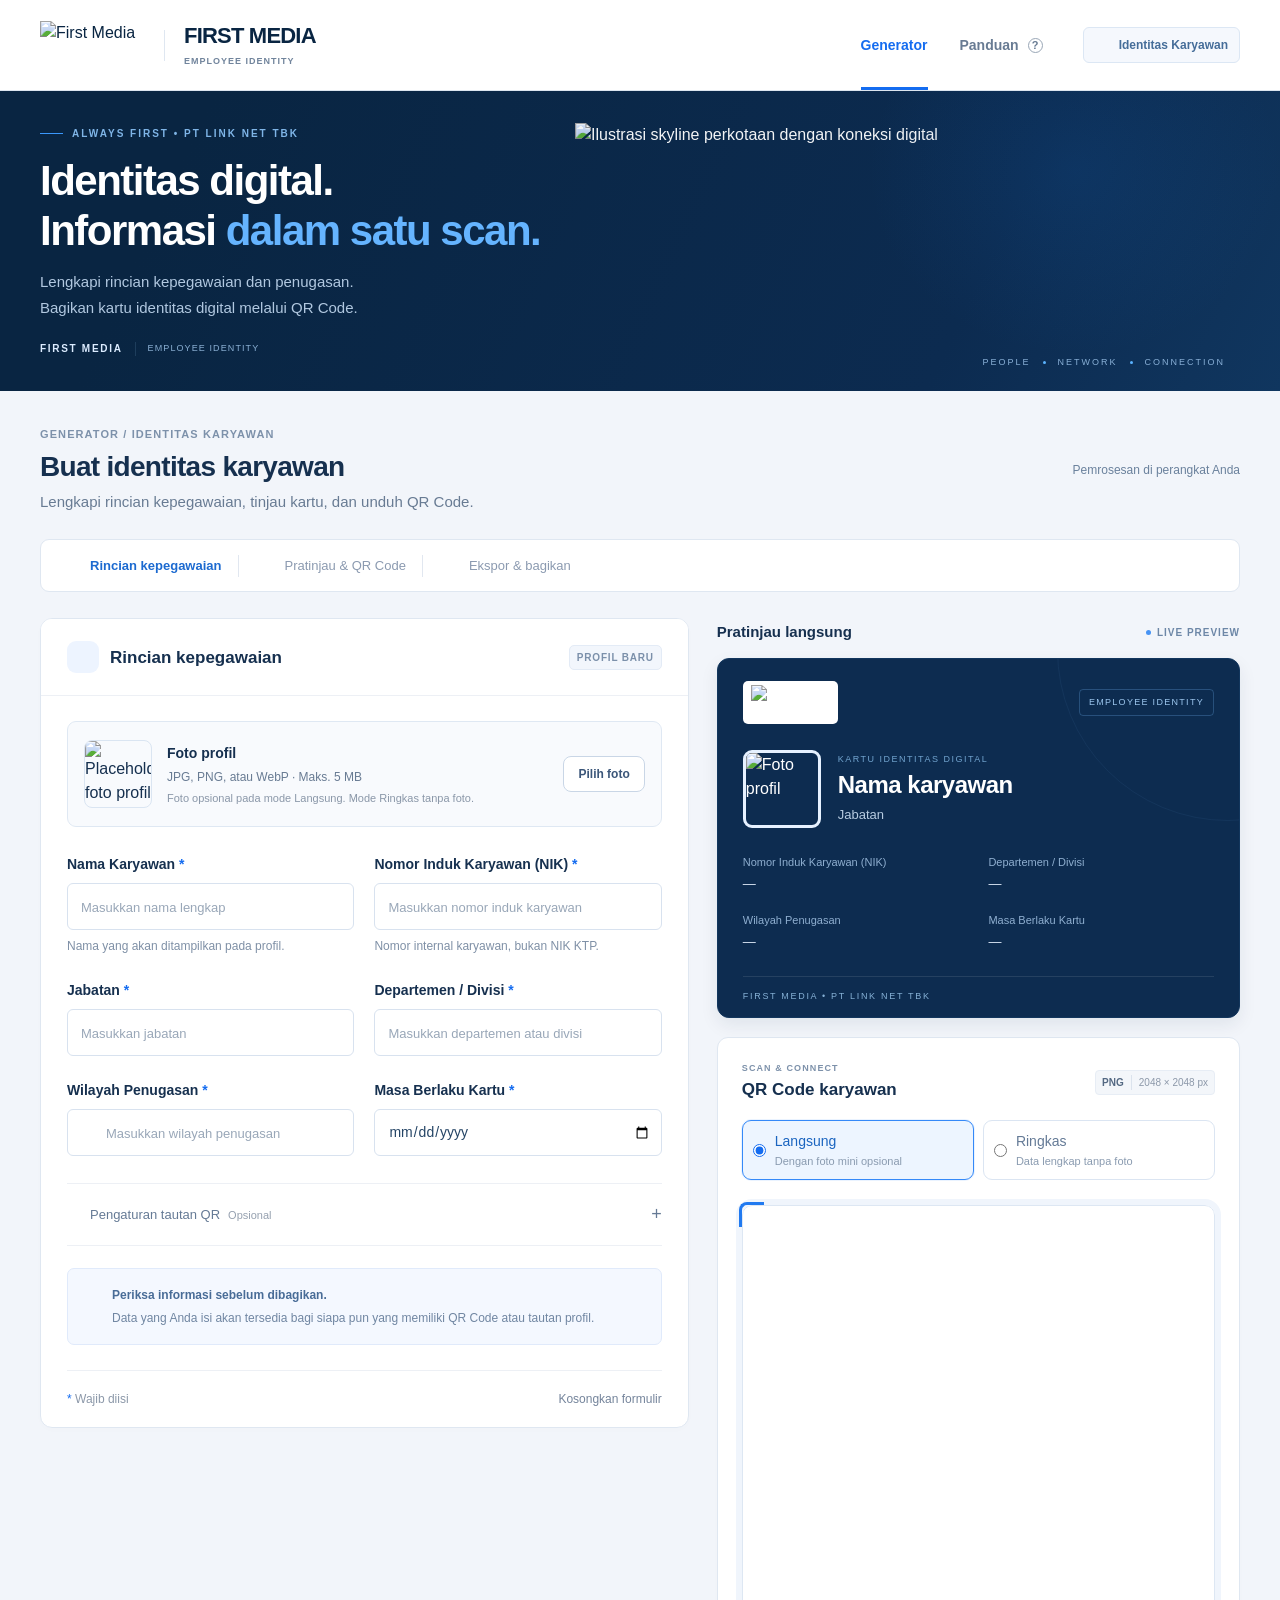
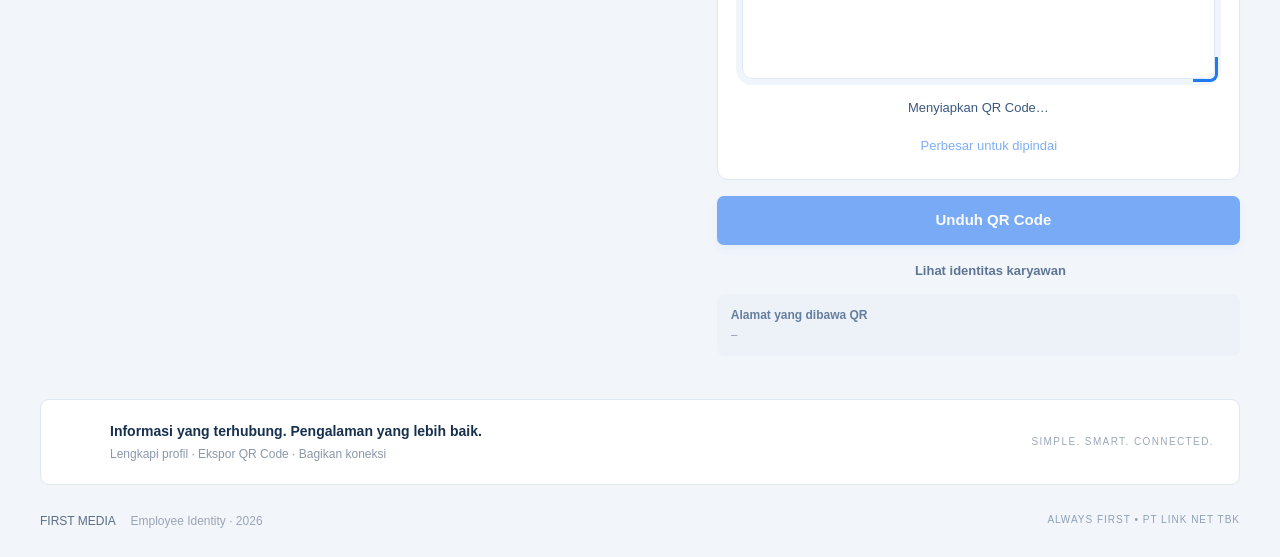
==== commit 7b2ac6a3: "Align employee identity form and scan template; tolerate missing expiry caption" ====
--- a/index.html
+++ b/index.html
@@ -3,51 +3,51 @@
 <head>
   <meta charset="utf-8">
   <meta name="viewport" content="width=device-width, initial-scale=1">
-  <meta name="description" content="Workspace profil karyawan dan QR Code. Buat, tinjau, dan bagikan profil digital melalui satu tautan.">
+  <meta name="description" content="Generator identitas karyawan First Media. Isi rincian kepegawaian, tinjau kartu digital, dan unduh QR Code.">
   <meta name="theme-color" content="#0b2445">
   <meta name="referrer" content="no-referrer">
-  <title>QR Studio — Employee Profile Workspace</title>
+  <title>Generator Identitas Karyawan — First Media</title>
   <link rel="icon" href="assets/favicon.svg" type="image/svg+xml">
-  <link rel="stylesheet" href="style.css?v=3">
+  <link rel="stylesheet" href="style.css?v=4">
   <script src="assets/vendor/qrcode.js" defer></script>
   <script src="qr-tools.js" defer></script>
   <script src="photo-tools.js" defer></script>
-  <script src="script.js?v=3" defer></script>
+  <script src="script.js?v=4" defer></script>
 </head>
 <body data-page="generator" class="enterprise-workspace">
   <a class="skip-link" href="#main">Langsung ke generator</a>
   <header class="site-header">
     <div class="container header-inner">
-      <a class="brand" href="index.html" aria-label="QR Studio, beranda"><img src="assets/logo-web.png" alt="First Media" width="105" height="48"><span class="brand-divider"></span><span>QR <strong>Studio</strong><small>EMPLOYEE PROFILE WORKSPACE</small></span></a>
+      <a class="brand" href="index.html" aria-label="First Media, generator identitas karyawan"><img src="assets/logo-web.png" alt="First Media" width="105" height="48"><span class="brand-divider"></span><span><strong>FIRST MEDIA</strong><small>EMPLOYEE IDENTITY</small></span></a>
       <nav aria-label="Navigasi utama"><a class="nav-active" href="index.html" aria-current="page">Generator</a><button class="nav-link" type="button" data-guide>Panduan<span class="help-icon" aria-hidden="true">?</span></button></nav>
-      <span class="workspace-badge"><svg class="icon"><use href="assets/icons.svg#signal"/></svg>Enterprise workspace</span>
+      <span class="workspace-badge"><svg class="icon"><use href="assets/icons.svg#signal"/></svg>Identitas Karyawan</span>
     </div>
   </header>
   <section class="hero">
     <div class="container hero-inner">
-      <div class="hero-copy"><p class="eyebrow"><span></span> PEOPLE. NETWORK. CONNECTION.</p><h1>Profil profesional.<br>Koneksi <span>tanpa batas.</span></h1><p>Satukan informasi karyawan dalam profil digital.<br>Bagikan dengan mudah melalui QR Code.</p><div class="hero-product-label">QR STUDIO <span>EMPLOYEE EXPERIENCE</span></div></div>
+      <div class="hero-copy"><p class="eyebrow"><span></span> ALWAYS FIRST • PT LINK NET TBK</p><h1>Identitas digital.<br>Informasi <span>dalam satu scan.</span></h1><p>Lengkapi rincian kepegawaian dan penugasan.<br>Bagikan kartu identitas digital melalui QR Code.</p><div class="hero-product-label">FIRST MEDIA <span>EMPLOYEE IDENTITY</span></div></div>
       <img class="hero-skyline" src="assets/skyline.svg" alt="Ilustrasi skyline perkotaan dengan koneksi digital" width="720" height="280">
       <span class="hero-caption">PEOPLE <i></i> NETWORK <i></i> CONNECTION</span>
     </div>
   </section>
   <main class="container workspace" id="main">
-    <div class="workspace-heading"><div><p class="section-kicker">WORKSPACE / PROFIL KARYAWAN</p><h2>Buat profil digital</h2><p>Lengkapi informasi karyawan, tinjau profil, dan ekspor QR Code.</p></div><span class="private-note"><svg class="icon"><use href="assets/icons.svg#lock"/></svg>Pemrosesan di perangkat Anda</span></div>
-    <div class="workspace-steps" aria-label="Alur pembuatan profil"><span class="current-step"><svg class="icon"><use href="assets/icons.svg#person"/></svg>Informasi karyawan</span><span><svg class="icon"><use href="assets/icons.svg#qr"/></svg>Pratinjau & QR Code</span><span><svg class="icon"><use href="assets/icons.svg#download"/></svg>Ekspor & bagikan</span></div>
+    <div class="workspace-heading"><div><p class="section-kicker">GENERATOR / IDENTITAS KARYAWAN</p><h2>Buat identitas karyawan</h2><p>Lengkapi rincian kepegawaian, tinjau kartu, dan unduh QR Code.</p></div><span class="private-note"><svg class="icon"><use href="assets/icons.svg#lock"/></svg>Pemrosesan di perangkat Anda</span></div>
+    <div class="workspace-steps" aria-label="Alur pembuatan profil"><span class="current-step"><svg class="icon"><use href="assets/icons.svg#person"/></svg>Rincian kepegawaian</span><span><svg class="icon"><use href="assets/icons.svg#qr"/></svg>Pratinjau & QR Code</span><span><svg class="icon"><use href="assets/icons.svg#download"/></svg>Ekspor & bagikan</span></div>
     <div class="workspace-grid">
       <section class="panel form-panel" aria-labelledby="form-title">
-        <div class="panel-heading"><div class="heading-icon"><svg class="icon"><use href="assets/icons.svg#person"/></svg></div><h3 id="form-title">Informasi karyawan</h3><span class="tag">PROFIL BARU</span></div>
+        <div class="panel-heading"><div class="heading-icon"><svg class="icon"><use href="assets/icons.svg#person"/></svg></div><h3 id="form-title">Rincian kepegawaian</h3><span class="tag">PROFIL BARU</span></div>
         <form id="profile-form">
           <div class="photo-upload"><img id="upload-preview" src="assets/avatar.svg" alt="Placeholder foto profil" width="68" height="68"><div class="upload-copy"><label for="photo">Foto profil</label><p>JPG, PNG, atau WebP · Maks. 5 MB</p><span id="photo-note">Foto opsional pada mode Langsung. Mode Ringkas tanpa foto.</span></div><div class="upload-actions"><label class="button button-small button-outline" for="photo">Pilih foto</label><input id="photo" type="file" accept="image/jpeg,image/png,image/webp" class="file-input"><button id="remove-photo" type="button" class="text-button" hidden>Hapus foto</button></div></div>
           <p id="photo-error" class="field-error" role="status"></p>
           <div class="fields-grid">
-            <div class="field"><label for="name">Nama lengkap <span>*</span></label><input id="name" name="name" maxlength="60" autocomplete="off" required placeholder="Masukkan nama lengkap"><small>Nama yang akan ditampilkan pada profil.</small></div>
-            <div class="field"><label for="employeeId">Employee ID <span>*</span></label><input id="employeeId" name="employeeId" maxlength="32" autocomplete="off" required placeholder="Masukkan ID karyawan"></div>
+            <div class="field"><label for="name">Nama Karyawan <span>*</span></label><input id="name" name="name" maxlength="60" autocomplete="off" required placeholder="Masukkan nama lengkap"><small>Nama yang akan ditampilkan pada profil.</small></div>
+            <div class="field"><label for="employeeId">Nomor Induk Karyawan (NIK) <span>*</span></label><input id="employeeId" name="employeeId" maxlength="32" autocomplete="off" required placeholder="Masukkan nomor induk karyawan"><small>Nomor internal karyawan, bukan NIK KTP.</small></div>
             <div class="field"><label for="role">Jabatan <span>*</span></label><input id="role" name="role" maxlength="60" required placeholder="Masukkan jabatan"></div>
-            <div class="field"><label for="department">Departemen <span>*</span></label><input id="department" name="department" maxlength="60" required placeholder="Masukkan departemen"></div>
-            <div class="field"><label for="area">Area penugasan <span>*</span></label><div class="input-icon"><svg class="icon"><use href="assets/icons.svg#pin"/></svg><input id="area" name="area" maxlength="60" required placeholder="Masukkan area penugasan"></div></div>
-            <div class="field"><label for="expiry">Masa berlaku hingga <span>*</span></label><input id="expiry" name="expiry" type="date" min="2000-01-01" max="2100-12-31" required></div>
+            <div class="field"><label for="department">Departemen / Divisi <span>*</span></label><input id="department" name="department" maxlength="60" required placeholder="Masukkan departemen atau divisi"></div>
+            <div class="field"><label for="area">Wilayah Penugasan <span>*</span></label><div class="input-icon"><svg class="icon"><use href="assets/icons.svg#pin"/></svg><input id="area" name="area" maxlength="60" required placeholder="Masukkan wilayah penugasan"></div></div>
+            <div class="field"><label for="expiry">Masa Berlaku Kartu <span>*</span></label><input id="expiry" name="expiry" type="date" min="2000-01-01" max="2100-12-31" required></div>
           </div>
-          <details class="url-settings"><summary><svg class="icon"><use href="assets/icons.svg#link"/></svg>Pengaturan tautan QR <span>Opsional</span></summary><div class="field"><label for="base-url">URL publik aplikasi</label><input id="base-url" type="url" placeholder="https://username.github.io/nama-repo/" aria-describedby="base-help"><small id="base-help">Otomatis memakai alamat halaman ini. Isi URL GitHub Pages jika membuat QR dari file lokal. QR lokal hanya dapat dibuka pada perangkat ini.</small></div></details>
+          <details class="url-settings"><summary><svg class="icon"><use href="assets/icons.svg#link"/></svg>Pengaturan tautan QR <span>Opsional</span></summary><div class="field"><label for="base-url">URL publik aplikasi</label><input id="base-url" type="url" placeholder="https://employeeinformation.github.io/" aria-describedby="base-help"><small id="base-help">Otomatis memakai alamat halaman ini. Isi URL GitHub Pages jika membuat QR dari file lokal. QR lokal hanya dapat dibuka pada perangkat ini.</small></div></details>
           <div class="profile-note"><svg class="icon"><use href="assets/icons.svg#info"/></svg><p><strong>Periksa informasi sebelum dibagikan.</strong> Data yang Anda isi akan tersedia bagi siapa pun yang memiliki QR Code atau tautan profil.</p></div>
           <div class="form-footer"><span><span class="required-mark">*</span> Wajib diisi</span><button class="text-button reset-button" type="button" id="reset"><svg class="icon"><use href="assets/icons.svg#reset"/></svg>Kosongkan formulir</button></div>
         </form>
@@ -55,27 +55,27 @@
       <aside class="preview-panel" aria-labelledby="preview-title">
         <div class="preview-heading"><h3 id="preview-title">Pratinjau langsung</h3><span><span class="live-dot"></span>LIVE PREVIEW</span></div>
         <article class="profile-card" id="profile-preview" aria-label="Pratinjau profil karyawan">
-          <div class="card-top"><img src="assets/logo-web.png" alt="First Media" width="85" height="39"><span class="card-category">DIGITAL PROFILE</span></div>
-          <div class="card-person"><img data-profile-photo src="assets/avatar.svg" alt="Foto profil" width="78" height="78"><div><p class="card-label">EMPLOYEE PROFILE</p><h3 data-bind="name">Nama karyawan</h3><p data-bind="role">Jabatan</p></div></div>
-          <div class="card-data"><div><span>Employee ID</span><strong data-bind="employeeId">—</strong></div><div><span>Departemen</span><strong data-bind="department">—</strong></div><div><span>Area penugasan</span><strong data-bind="area">—</strong></div><div><span>Berlaku hingga</span><strong data-bind="expiry">—</strong></div></div>
-          <div class="card-bottom"><span>PEOPLE & CONNECTION</span><svg class="icon"><use href="assets/icons.svg#signal"/></svg></div>
+          <div class="card-top"><img src="assets/logo-web.png" alt="First Media" width="85" height="39"><span class="card-category">EMPLOYEE IDENTITY</span></div>
+          <div class="card-person"><img data-profile-photo src="assets/avatar.svg" alt="Foto profil" width="78" height="78"><div><p class="card-label">KARTU IDENTITAS DIGITAL</p><h3 data-bind="name">Nama karyawan</h3><p data-bind="role">Jabatan</p></div></div>
+          <div class="card-data"><div><span>Nomor Induk Karyawan (NIK)</span><strong data-bind="employeeId">—</strong></div><div><span>Departemen / Divisi</span><strong data-bind="department">—</strong></div><div><span>Wilayah Penugasan</span><strong data-bind="area">—</strong></div><div><span>Masa Berlaku Kartu</span><strong data-bind="expiry">—</strong></div></div>
+          <div class="card-bottom"><span>FIRST MEDIA • PT LINK NET TBK</span><svg class="icon"><use href="assets/icons.svg#signal"/></svg></div>
         </article>
         <section class="qr-panel" aria-labelledby="qr-title">
-          <div class="qr-panel-title"><div><p class="section-kicker">SCAN & CONNECT</p><h3 id="qr-title">QR Code profil</h3></div><span class="file-badge">PNG <span>2048 × 2048 px</span></span></div>
+          <div class="qr-panel-title"><div><p class="section-kicker">SCAN & CONNECT</p><h3 id="qr-title">QR Code karyawan</h3></div><span class="file-badge">PNG <span>2048 × 2048 px</span></span></div>
           <fieldset class="qr-mode"><legend>Jenis QR Code</legend><label><input type="radio" name="qr-mode" value="direct" checked><span>Langsung<small>Dengan foto mini opsional</small></span></label><label><input type="radio" name="qr-mode" value="compact"><span>Ringkas<small>Data lengkap tanpa foto</small></span></label></fieldset>
           <div class="qr-display"><canvas id="qr-canvas" width="320" height="320" role="img" aria-label="QR Code menuju profil karyawan"></canvas><div id="qr-placeholder" hidden>Lengkapi informasi karyawan untuk menampilkan QR Code.</div></div>
           <p id="qr-status" role="status" aria-live="polite">Menyiapkan QR Code…</p><p id="qr-metrics" class="qr-metrics"></p>
           <button class="text-button qr-expand" id="expand-qr" type="button" disabled><svg class="icon"><use href="assets/icons.svg#external"/></svg>Perbesar untuk dipindai</button>
           <div class="compact-help" id="compact-help" hidden><strong>Simpan dan langsung bagikan</strong><p>Semua data teks dibawa langsung dalam tautan QR. Foto tidak ditampilkan saat dipindai. Tidak perlu mengunggah file profil.</p></div>
         </section>
-        <div class="preview-actions"><button class="button button-primary" id="download" type="button" disabled><svg class="icon"><use href="assets/icons.svg#download"/></svg>Unduh QR Code</button><a class="button button-preview" id="scan-link" href="template.html" target="_blank" rel="noopener"><svg class="icon"><use href="assets/icons.svg#external"/></svg>Lihat halaman hasil scan</a></div>
+        <div class="preview-actions"><button class="button button-primary" id="download" type="button" disabled><svg class="icon"><use href="assets/icons.svg#download"/></svg>Unduh QR Code</button><a class="button button-preview" id="scan-link" href="template.html" target="_blank" rel="noopener"><svg class="icon"><use href="assets/icons.svg#external"/></svg>Lihat identitas karyawan</a></div>
         <div class="scan-destination"><strong>Alamat yang dibawa QR</strong><code id="qr-destination">—</code></div>
         <p class="local-hint" id="local-hint"></p>
       </aside>
     </div>
     <div class="workflow-note"><svg class="icon"><use href="assets/icons.svg#qr"/></svg><p><strong>Informasi yang terhubung. Pengalaman yang lebih baik.</strong><span>Lengkapi profil · Ekspor QR Code · Bagikan koneksi</span></p><span class="workflow-label">SIMPLE. SMART. CONNECTED.</span></div>
   </main>
-  <footer class="site-footer container"><p>QR Studio <span>© 2026 · Employee Profile Workspace</span></p><p>PEOPLE. NETWORK. CONNECTION.</p></footer>
+  <footer class="site-footer container"><p>FIRST MEDIA <span>Employee Identity · 2026</span></p><p>ALWAYS FIRST • PT LINK NET TBK</p></footer>
   <dialog id="guide"><div class="dialog-heading"><h2>Panduan penggunaan</h2><button class="icon-button" id="close-guide" aria-label="Tutup panduan" type="button">×</button></div><ol><li>Lengkapi informasi karyawan. Foto bersifat opsional dan dioptimalkan secara otomatis.</li><li>Gunakan <strong>Langsung</strong> untuk data dengan foto mini opsional, atau <strong>Ringkas</strong> untuk seluruh data teks tanpa foto. Kedua mode dapat langsung diunduh dan dipindai tanpa mengunggah file per karyawan.</li><li>Klik <strong>Unduh QR Code</strong> untuk menyimpan PNG 2048 px. Gunakan <strong>Perbesar untuk dipindai</strong> saat memindai dari layar. Pratinjau hasil scan membuka data langsung.</li><li>Agar profil terbuka di HP lain, unggah proyek ke GitHub Pages atau isi alamat publik yang sudah aktif pada pengaturan tautan QR. Unduhan PNG dinonaktifkan untuk alamat file lokal dan localhost.</li></ol><p>Tautan berisi salinan data profil dan foto kecil. Periksa informasi dan bagikan melalui kanal yang sesuai.</p><p>Perubahan formulir menghasilkan QR baru. QR lama tetap berisi data sebelumnya. Unduh QR baru setelah mengedit profil. Data formulir tidak disimpan setelah halaman dimuat ulang.</p></dialog>
   <div id="toast" class="toast" role="status" aria-live="polite" hidden></div>
   <dialog id="qr-dialog" class="qr-dialog"><div class="dialog-heading"><h2>Pindai QR profil</h2><button class="icon-button" id="close-qr" aria-label="Tutup QR besar" type="button">×</button></div><canvas id="qr-large" width="640" height="640" role="img" aria-label="QR Code besar untuk dipindai"></canvas><p id="qr-large-note"></p></dialog>
--- a/style.css
+++ b/style.css
@@ -93,3 +93,10 @@
 @media(max-width:1100px){.container{width:calc(100% - 48px)}.workspace-grid{grid-template-columns:minmax(0,1.18fr) minmax(0,1fr);gap:23px}.header-inner{gap:24px}.hero-skyline{right:-100px;width:610px;opacity:.75}.hero h1{font-size:39px}.upload-actions{margin-left:0}.photo-upload{flex-wrap:wrap}.upload-copy{min-width:150px}.upload-actions{margin-left:83px;flex-direction:row;gap:12px}.card-person h3{font-size:21px}.card-person>img{width:65px;height:65px}.card-data strong{font-size:12px}.workspace-badge{font-size:10px;padding:8px}.brand small{font-size:8px}.qr-mode label{font-size:13px;padding:9px}.qr-mode small{font-size:10px}}
 @media(max-width:760px){.container{width:calc(100% - 36px)}.header-inner{height:76px;gap:15px}.header-inner>.workspace-badge{display:none}.header-inner nav{gap:17px}.header-inner nav>a,.nav-link{font-size:12px}.brand small{font-size:6px}.hero-inner{height:288px}.hero h1{font-size:35px}.hero-copy>p:last-of-type{font-size:14px}.hero .eyebrow{font-size:8px;letter-spacing:1.3px}.hero-skyline{right:-240px;width:580px;opacity:.4}.hero-product-label{font-size:9px}.hero-product-label>span{font-size:8px}.workspace{padding-top:29px}.workspace-heading h2{font-size:25px}.workspace-heading p:last-child{font-size:14px;max-width:340px}.workspace-steps{padding:14px 15px;gap:20px;margin-bottom:22px;justify-content:space-between}.workspace-steps>span{font-size:10px;gap:6px}.workspace-steps>span+span:before{left:-11px;height:17px}.workspace-steps .icon{width:14px;height:14px}.workspace-grid{grid-template-columns:1fr;gap:28px}.panel-heading{padding:20px}form{padding:22px 20px 0}.fields-grid{gap:22px 18px}.field input{font-size:16px}.photo-upload{padding:16px;gap:13px;flex-wrap:nowrap}.upload-actions{margin-left:0;flex-direction:column;gap:7px}.upload-copy{min-width:0}.upload-copy>span{max-width:200px}.card-person>img{width:78px;height:78px}.card-person h3{font-size:24px}.card-data strong{font-size:13px}.qr-panel{padding:23px}.qr-mode label{font-size:14px;padding:11px}.qr-mode small{font-size:11px}.workflow-note{padding:19px}.workflow-note p{font-size:12px}.workflow-note p span{font-size:11px}.site-footer{gap:8px;font-size:11px}.site-footer p:last-child{font-size:9px}.scan-page:before{top:76px}.scan-page .header-inner>.workspace-badge{display:flex;font-size:10px;padding:7px 9px}.scan-page .workspace-badge .icon{display:none}.scan-main{padding-top:29px}.scan-intro h1{font-size:27px}}
 @media(max-width:430px){.brand>img{width:71px}.brand>span:last-child{font-size:17px}.brand small{font-size:6px;letter-spacing:.4px}.header-inner nav{gap:13px}.header-inner nav>a,.nav-link{font-size:11px}.workspace-steps{gap:12px;padding:13px 10px}.workspace-steps>span{font-size:9px;gap:5px}.workspace-steps>span+span:before{display:none}.workspace-steps .icon{width:13px;height:13px}.fields-grid{grid-template-columns:1fr}.photo-upload{flex-wrap:wrap}.photo-upload>img{width:59px;height:59px}.upload-copy{min-width:155px}.upload-actions{margin-left:72px;flex-direction:row;gap:12px}.card-person h3{font-size:22px}.card-person>img{width:69px;height:69px}.card-category{font-size:8px;letter-spacing:1px;padding:5px 7px}.profile-card{padding:21px 20px 0}.qr-panel{padding:20px}.qr-panel .qr-display{min-height:275px}.qr-panel-title .file-badge{font-size:8px}.qr-mode label{font-size:13px;padding:10px 8px}.qr-mode small{font-size:10px}.scan-page .brand>span:last-child{font-size:17px}.scan-page .header-inner>.workspace-badge{font-size:9px}.scan-section-heading{margin-inline:22px}.scan-details{padding-inline:22px}.profile-source{padding-inline:21px}.scan-card-footer{padding-inline:21px}}
+
+/* Shared identity labels and user-provided values can wrap on narrow screens. */
+.card-data>div,.scan-details>div>div,.card-person>div{min-width:0}
+.card-data strong,.scan-details strong,.card-person h3,.scan-person h2,.scan-person>p,.scan-id{overflow-wrap:anywhere}
+.scan-id{max-width:100%}.scan-person h2{line-height:1.3}
+.card-data span{line-height:1.5}.scan-footer{font-size:12px;line-height:1.8}
+@media(max-width:430px){.brand>img{width:65px}.brand>span:last-child,.scan-page .brand>span:last-child{font-size:14px}.header-inner{gap:12px}.header-inner nav{gap:11px}.scan-page .header-inner>.workspace-badge{padding:7px;font-size:9px}}
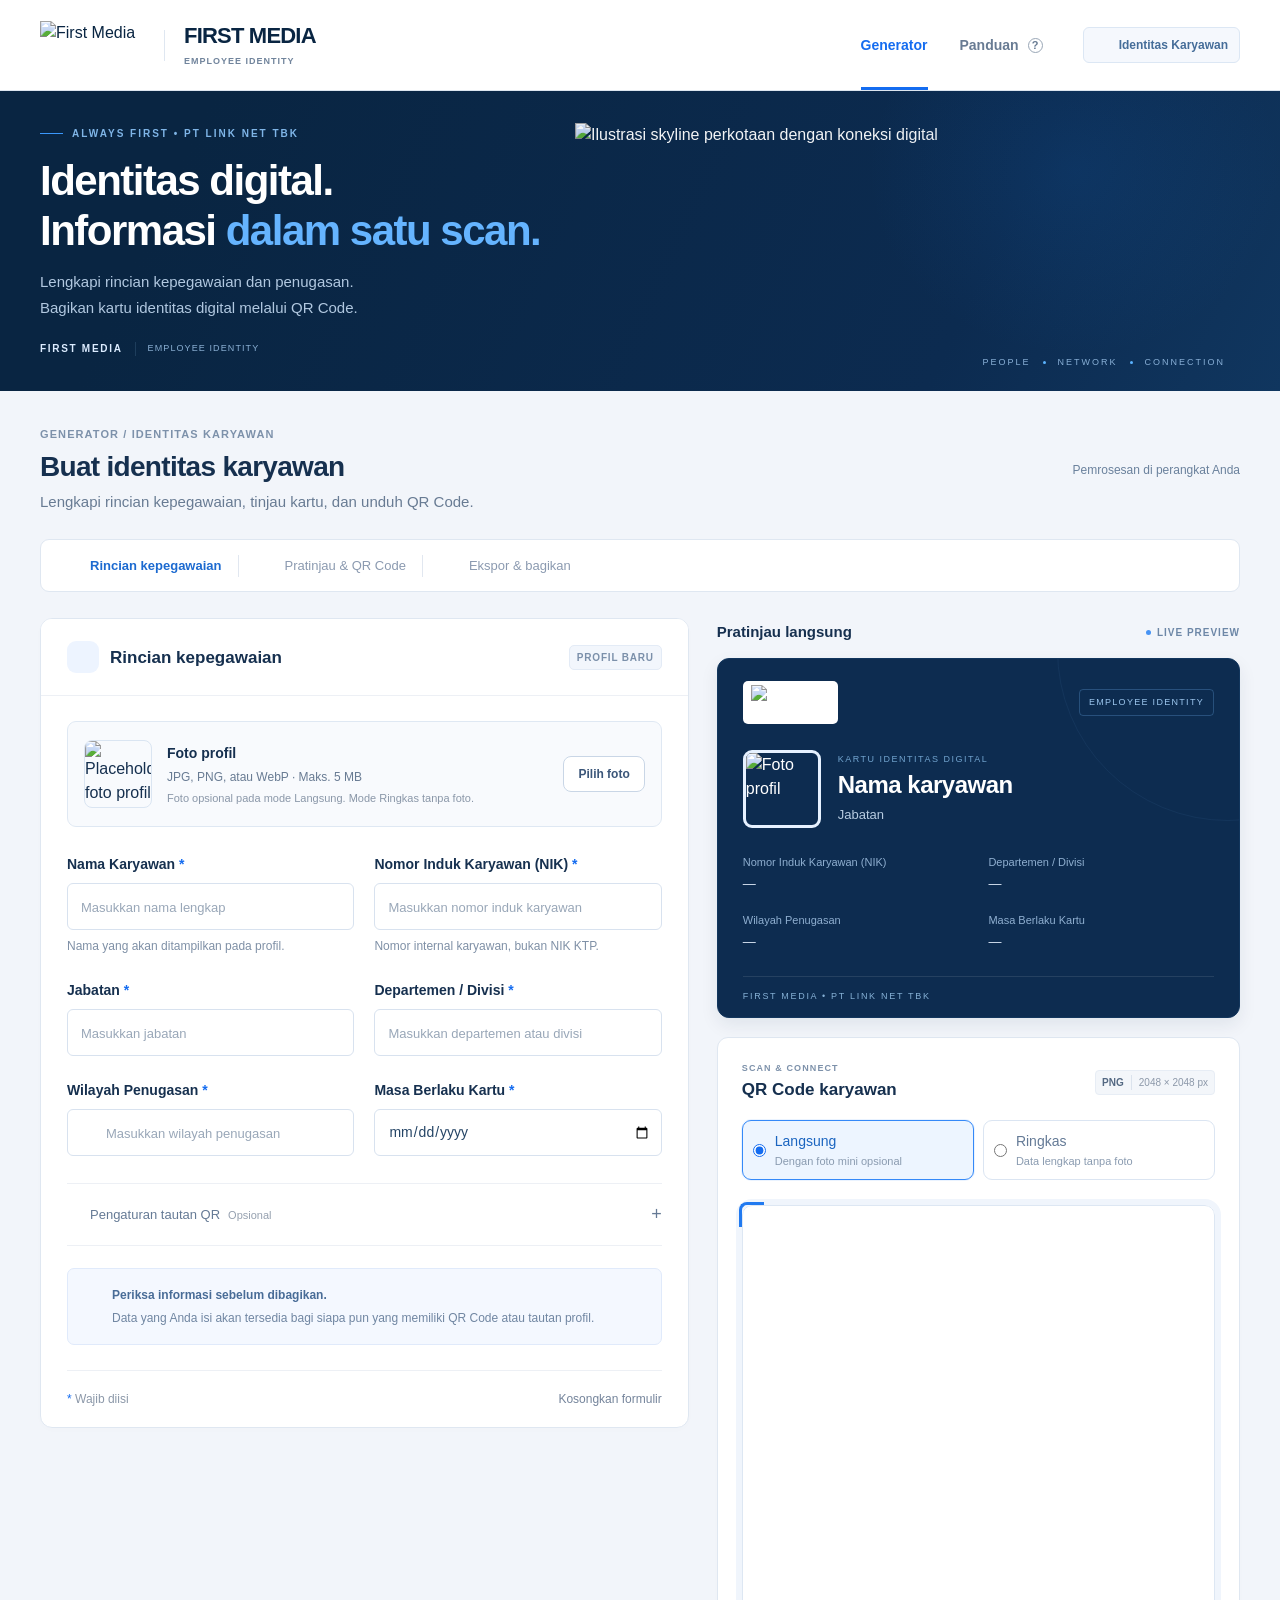
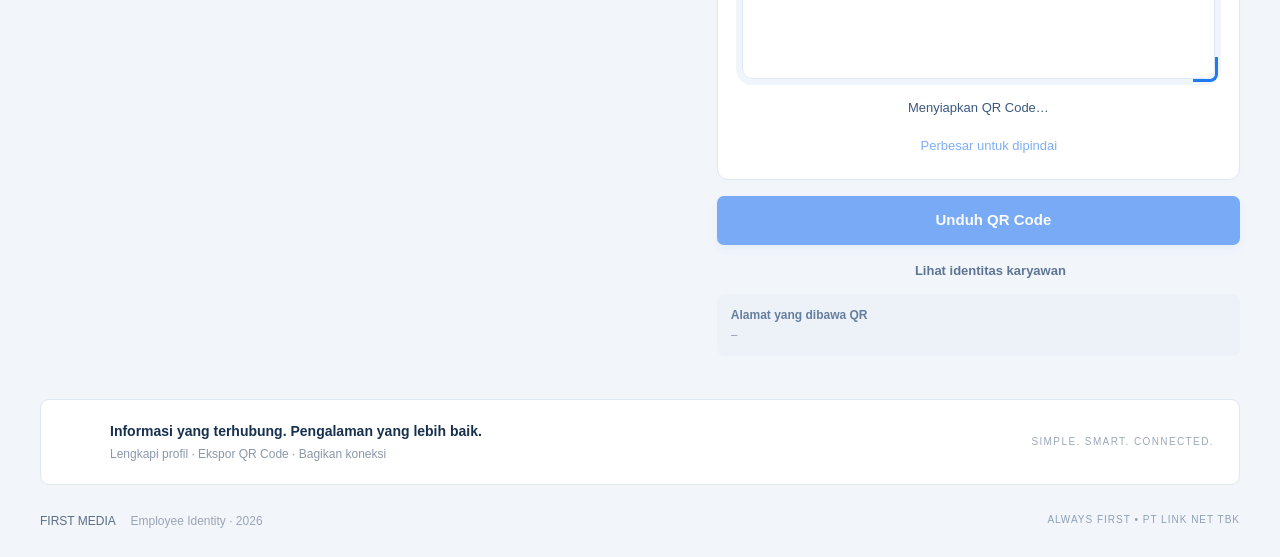
==== commit 7eab2416: "Remove scan page footers and introductory captions" ====
--- a/index.html
+++ b/index.html
@@ -12,7 +12,7 @@
   <script src="assets/vendor/qrcode.js" defer></script>
   <script src="qr-tools.js" defer></script>
   <script src="photo-tools.js" defer></script>
-  <script src="script.js?v=4" defer></script>
+  <script src="script.js?v=5" defer></script>
 </head>
 <body data-page="generator" class="enterprise-workspace">
   <a class="skip-link" href="#main">Langsung ke generator</a>
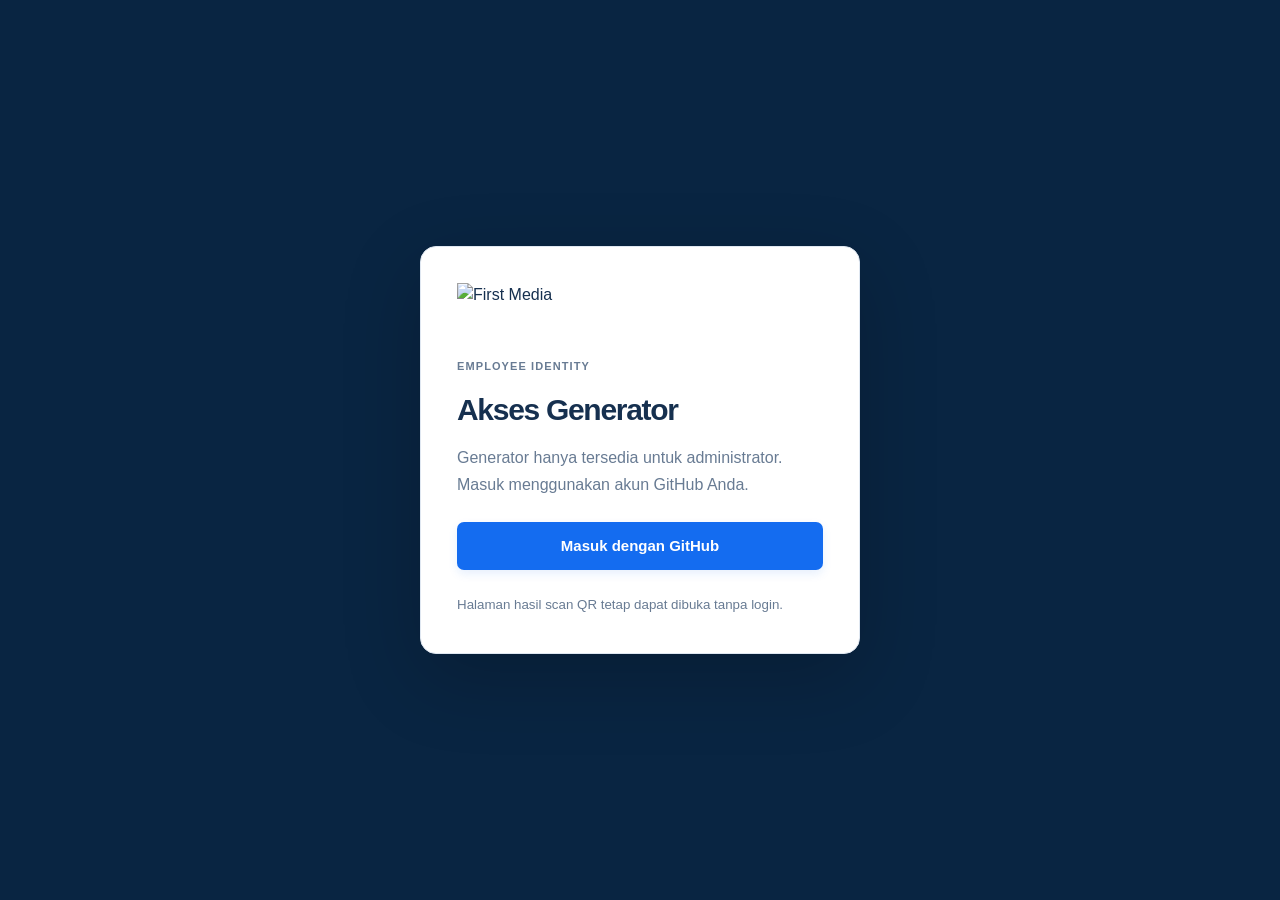
==== commit f904c7a2: "Require GitHub admin login for generator; preserve public QR profiles" ====
--- a/index.html
+++ b/index.html
@@ -3,81 +3,28 @@
 <head>
   <meta charset="utf-8">
   <meta name="viewport" content="width=device-width, initial-scale=1">
-  <meta name="description" content="Generator identitas karyawan First Media. Isi rincian kepegawaian, tinjau kartu digital, dan unduh QR Code.">
+  <meta name="robots" content="noindex,nofollow">
+  <meta name="referrer" content="no-referrer">
   <meta name="theme-color" content="#0b2445">
-  <meta name="referrer" content="no-referrer">
-  <title>Generator Identitas Karyawan — First Media</title>
+  <title>Login Admin — Employee Identity</title>
   <link rel="icon" href="assets/favicon.svg" type="image/svg+xml">
-  <link rel="stylesheet" href="style.css?v=4">
-  <script src="assets/vendor/qrcode.js" defer></script>
-  <script src="qr-tools.js" defer></script>
-  <script src="photo-tools.js" defer></script>
-  <script src="script.js?v=5" defer></script>
+  <link rel="stylesheet" href="style.css?v=5">
+  <style>
+    body{min-height:100vh;display:grid;place-items:center;padding:24px;background:#092542 url('assets/skyline.svg') center bottom/cover no-repeat}
+    .login-card{width:min(100%,440px);padding:36px;border-radius:16px;background:#fff;border:1px solid #dfe7f1;box-shadow:0 24px 80px #0003}
+    .login-card>img{width:105px;margin-bottom:26px}.login-card h1{font-size:30px}
+    .login-card>p{margin:16px 0;color:#687b93;line-height:1.7}.login-card .button{display:block;text-align:center;margin-top:24px}
+    .login-card small{display:block;margin-top:24px;color:#687b93;line-height:1.7}
+  </style>
 </head>
-<body data-page="generator" class="enterprise-workspace">
-  <a class="skip-link" href="#main">Langsung ke generator</a>
-  <header class="site-header">
-    <div class="container header-inner">
-      <a class="brand" href="index.html" aria-label="First Media, generator identitas karyawan"><img src="assets/logo-web.png" alt="First Media" width="105" height="48"><span class="brand-divider"></span><span><strong>FIRST MEDIA</strong><small>EMPLOYEE IDENTITY</small></span></a>
-      <nav aria-label="Navigasi utama"><a class="nav-active" href="index.html" aria-current="page">Generator</a><button class="nav-link" type="button" data-guide>Panduan<span class="help-icon" aria-hidden="true">?</span></button></nav>
-      <span class="workspace-badge"><svg class="icon"><use href="assets/icons.svg#signal"/></svg>Identitas Karyawan</span>
-    </div>
-  </header>
-  <section class="hero">
-    <div class="container hero-inner">
-      <div class="hero-copy"><p class="eyebrow"><span></span> ALWAYS FIRST • PT LINK NET TBK</p><h1>Identitas digital.<br>Informasi <span>dalam satu scan.</span></h1><p>Lengkapi rincian kepegawaian dan penugasan.<br>Bagikan kartu identitas digital melalui QR Code.</p><div class="hero-product-label">FIRST MEDIA <span>EMPLOYEE IDENTITY</span></div></div>
-      <img class="hero-skyline" src="assets/skyline.svg" alt="Ilustrasi skyline perkotaan dengan koneksi digital" width="720" height="280">
-      <span class="hero-caption">PEOPLE <i></i> NETWORK <i></i> CONNECTION</span>
-    </div>
-  </section>
-  <main class="container workspace" id="main">
-    <div class="workspace-heading"><div><p class="section-kicker">GENERATOR / IDENTITAS KARYAWAN</p><h2>Buat identitas karyawan</h2><p>Lengkapi rincian kepegawaian, tinjau kartu, dan unduh QR Code.</p></div><span class="private-note"><svg class="icon"><use href="assets/icons.svg#lock"/></svg>Pemrosesan di perangkat Anda</span></div>
-    <div class="workspace-steps" aria-label="Alur pembuatan profil"><span class="current-step"><svg class="icon"><use href="assets/icons.svg#person"/></svg>Rincian kepegawaian</span><span><svg class="icon"><use href="assets/icons.svg#qr"/></svg>Pratinjau & QR Code</span><span><svg class="icon"><use href="assets/icons.svg#download"/></svg>Ekspor & bagikan</span></div>
-    <div class="workspace-grid">
-      <section class="panel form-panel" aria-labelledby="form-title">
-        <div class="panel-heading"><div class="heading-icon"><svg class="icon"><use href="assets/icons.svg#person"/></svg></div><h3 id="form-title">Rincian kepegawaian</h3><span class="tag">PROFIL BARU</span></div>
-        <form id="profile-form">
-          <div class="photo-upload"><img id="upload-preview" src="assets/avatar.svg" alt="Placeholder foto profil" width="68" height="68"><div class="upload-copy"><label for="photo">Foto profil</label><p>JPG, PNG, atau WebP · Maks. 5 MB</p><span id="photo-note">Foto opsional pada mode Langsung. Mode Ringkas tanpa foto.</span></div><div class="upload-actions"><label class="button button-small button-outline" for="photo">Pilih foto</label><input id="photo" type="file" accept="image/jpeg,image/png,image/webp" class="file-input"><button id="remove-photo" type="button" class="text-button" hidden>Hapus foto</button></div></div>
-          <p id="photo-error" class="field-error" role="status"></p>
-          <div class="fields-grid">
-            <div class="field"><label for="name">Nama Karyawan <span>*</span></label><input id="name" name="name" maxlength="60" autocomplete="off" required placeholder="Masukkan nama lengkap"><small>Nama yang akan ditampilkan pada profil.</small></div>
-            <div class="field"><label for="employeeId">Nomor Induk Karyawan (NIK) <span>*</span></label><input id="employeeId" name="employeeId" maxlength="32" autocomplete="off" required placeholder="Masukkan nomor induk karyawan"><small>Nomor internal karyawan, bukan NIK KTP.</small></div>
-            <div class="field"><label for="role">Jabatan <span>*</span></label><input id="role" name="role" maxlength="60" required placeholder="Masukkan jabatan"></div>
-            <div class="field"><label for="department">Departemen / Divisi <span>*</span></label><input id="department" name="department" maxlength="60" required placeholder="Masukkan departemen atau divisi"></div>
-            <div class="field"><label for="area">Wilayah Penugasan <span>*</span></label><div class="input-icon"><svg class="icon"><use href="assets/icons.svg#pin"/></svg><input id="area" name="area" maxlength="60" required placeholder="Masukkan wilayah penugasan"></div></div>
-            <div class="field"><label for="expiry">Masa Berlaku Kartu <span>*</span></label><input id="expiry" name="expiry" type="date" min="2000-01-01" max="2100-12-31" required></div>
-          </div>
-          <details class="url-settings"><summary><svg class="icon"><use href="assets/icons.svg#link"/></svg>Pengaturan tautan QR <span>Opsional</span></summary><div class="field"><label for="base-url">URL publik aplikasi</label><input id="base-url" type="url" placeholder="https://employeeinformation.github.io/" aria-describedby="base-help"><small id="base-help">Otomatis memakai alamat halaman ini. Isi URL GitHub Pages jika membuat QR dari file lokal. QR lokal hanya dapat dibuka pada perangkat ini.</small></div></details>
-          <div class="profile-note"><svg class="icon"><use href="assets/icons.svg#info"/></svg><p><strong>Periksa informasi sebelum dibagikan.</strong> Data yang Anda isi akan tersedia bagi siapa pun yang memiliki QR Code atau tautan profil.</p></div>
-          <div class="form-footer"><span><span class="required-mark">*</span> Wajib diisi</span><button class="text-button reset-button" type="button" id="reset"><svg class="icon"><use href="assets/icons.svg#reset"/></svg>Kosongkan formulir</button></div>
-        </form>
-      </section>
-      <aside class="preview-panel" aria-labelledby="preview-title">
-        <div class="preview-heading"><h3 id="preview-title">Pratinjau langsung</h3><span><span class="live-dot"></span>LIVE PREVIEW</span></div>
-        <article class="profile-card" id="profile-preview" aria-label="Pratinjau profil karyawan">
-          <div class="card-top"><img src="assets/logo-web.png" alt="First Media" width="85" height="39"><span class="card-category">EMPLOYEE IDENTITY</span></div>
-          <div class="card-person"><img data-profile-photo src="assets/avatar.svg" alt="Foto profil" width="78" height="78"><div><p class="card-label">KARTU IDENTITAS DIGITAL</p><h3 data-bind="name">Nama karyawan</h3><p data-bind="role">Jabatan</p></div></div>
-          <div class="card-data"><div><span>Nomor Induk Karyawan (NIK)</span><strong data-bind="employeeId">—</strong></div><div><span>Departemen / Divisi</span><strong data-bind="department">—</strong></div><div><span>Wilayah Penugasan</span><strong data-bind="area">—</strong></div><div><span>Masa Berlaku Kartu</span><strong data-bind="expiry">—</strong></div></div>
-          <div class="card-bottom"><span>FIRST MEDIA • PT LINK NET TBK</span><svg class="icon"><use href="assets/icons.svg#signal"/></svg></div>
-        </article>
-        <section class="qr-panel" aria-labelledby="qr-title">
-          <div class="qr-panel-title"><div><p class="section-kicker">SCAN & CONNECT</p><h3 id="qr-title">QR Code karyawan</h3></div><span class="file-badge">PNG <span>2048 × 2048 px</span></span></div>
-          <fieldset class="qr-mode"><legend>Jenis QR Code</legend><label><input type="radio" name="qr-mode" value="direct" checked><span>Langsung<small>Dengan foto mini opsional</small></span></label><label><input type="radio" name="qr-mode" value="compact"><span>Ringkas<small>Data lengkap tanpa foto</small></span></label></fieldset>
-          <div class="qr-display"><canvas id="qr-canvas" width="320" height="320" role="img" aria-label="QR Code menuju profil karyawan"></canvas><div id="qr-placeholder" hidden>Lengkapi informasi karyawan untuk menampilkan QR Code.</div></div>
-          <p id="qr-status" role="status" aria-live="polite">Menyiapkan QR Code…</p><p id="qr-metrics" class="qr-metrics"></p>
-          <button class="text-button qr-expand" id="expand-qr" type="button" disabled><svg class="icon"><use href="assets/icons.svg#external"/></svg>Perbesar untuk dipindai</button>
-          <div class="compact-help" id="compact-help" hidden><strong>Simpan dan langsung bagikan</strong><p>Semua data teks dibawa langsung dalam tautan QR. Foto tidak ditampilkan saat dipindai. Tidak perlu mengunggah file profil.</p></div>
-        </section>
-        <div class="preview-actions"><button class="button button-primary" id="download" type="button" disabled><svg class="icon"><use href="assets/icons.svg#download"/></svg>Unduh QR Code</button><a class="button button-preview" id="scan-link" href="template.html" target="_blank" rel="noopener"><svg class="icon"><use href="assets/icons.svg#external"/></svg>Lihat identitas karyawan</a></div>
-        <div class="scan-destination"><strong>Alamat yang dibawa QR</strong><code id="qr-destination">—</code></div>
-        <p class="local-hint" id="local-hint"></p>
-      </aside>
-    </div>
-    <div class="workflow-note"><svg class="icon"><use href="assets/icons.svg#qr"/></svg><p><strong>Informasi yang terhubung. Pengalaman yang lebih baik.</strong><span>Lengkapi profil · Ekspor QR Code · Bagikan koneksi</span></p><span class="workflow-label">SIMPLE. SMART. CONNECTED.</span></div>
+<body>
+  <main class="login-card">
+    <img src="assets/logo-web.png" alt="First Media" width="105" height="48">
+    <p class="section-kicker">EMPLOYEE IDENTITY</p>
+    <h1>Akses Generator</h1>
+    <p>Generator hanya tersedia untuk administrator. Masuk menggunakan akun GitHub Anda.</p>
+    <a class="button button-primary" href="https://employeeinformation-admin.qr-studio-enterprise.workers.dev/auth/github">Masuk dengan GitHub</a>
+    <small>Halaman hasil scan QR tetap dapat dibuka tanpa login.</small>
   </main>
-  <footer class="site-footer container"><p>FIRST MEDIA <span>Employee Identity · 2026</span></p><p>ALWAYS FIRST • PT LINK NET TBK</p></footer>
-  <dialog id="guide"><div class="dialog-heading"><h2>Panduan penggunaan</h2><button class="icon-button" id="close-guide" aria-label="Tutup panduan" type="button">×</button></div><ol><li>Lengkapi informasi karyawan. Foto bersifat opsional dan dioptimalkan secara otomatis.</li><li>Gunakan <strong>Langsung</strong> untuk data dengan foto mini opsional, atau <strong>Ringkas</strong> untuk seluruh data teks tanpa foto. Kedua mode dapat langsung diunduh dan dipindai tanpa mengunggah file per karyawan.</li><li>Klik <strong>Unduh QR Code</strong> untuk menyimpan PNG 2048 px. Gunakan <strong>Perbesar untuk dipindai</strong> saat memindai dari layar. Pratinjau hasil scan membuka data langsung.</li><li>Agar profil terbuka di HP lain, unggah proyek ke GitHub Pages atau isi alamat publik yang sudah aktif pada pengaturan tautan QR. Unduhan PNG dinonaktifkan untuk alamat file lokal dan localhost.</li></ol><p>Tautan berisi salinan data profil dan foto kecil. Periksa informasi dan bagikan melalui kanal yang sesuai.</p><p>Perubahan formulir menghasilkan QR baru. QR lama tetap berisi data sebelumnya. Unduh QR baru setelah mengedit profil. Data formulir tidak disimpan setelah halaman dimuat ulang.</p></dialog>
-  <div id="toast" class="toast" role="status" aria-live="polite" hidden></div>
-  <dialog id="qr-dialog" class="qr-dialog"><div class="dialog-heading"><h2>Pindai QR profil</h2><button class="icon-button" id="close-qr" aria-label="Tutup QR besar" type="button">×</button></div><canvas id="qr-large" width="640" height="640" role="img" aria-label="QR Code besar untuk dipindai"></canvas><p id="qr-large-note"></p></dialog>
 </body>
 </html>
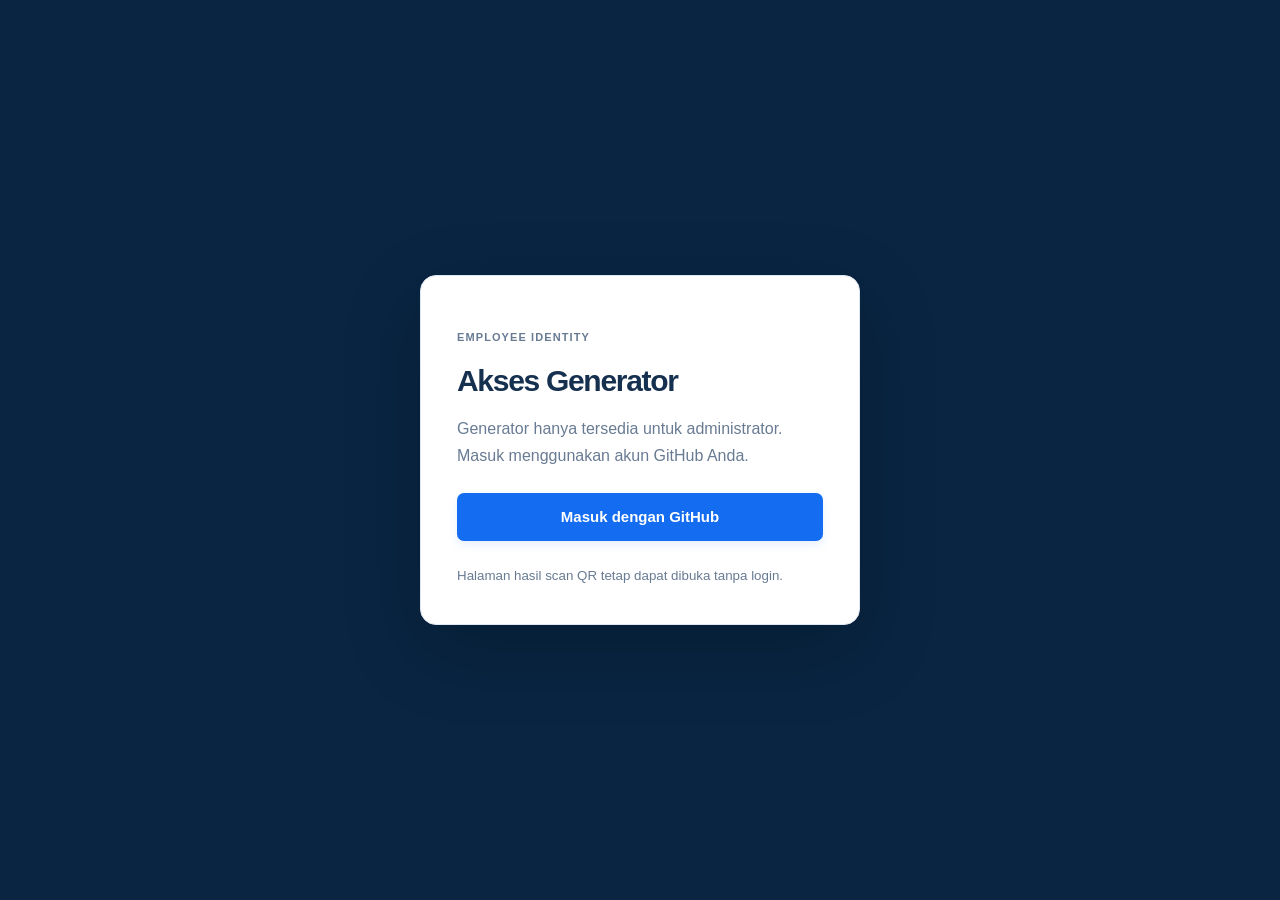
==== commit ba209d41: "Remove company logo from admin login pages" ====
--- a/index.html
+++ b/index.html
@@ -12,14 +12,14 @@
   <style>
     body{min-height:100vh;display:grid;place-items:center;padding:24px;background:#092542 url('assets/skyline.svg') center bottom/cover no-repeat}
     .login-card{width:min(100%,440px);padding:36px;border-radius:16px;background:#fff;border:1px solid #dfe7f1;box-shadow:0 24px 80px #0003}
-    .login-card>img{width:105px;margin-bottom:26px}.login-card h1{font-size:30px}
+    .login-card h1{font-size:30px}
     .login-card>p{margin:16px 0;color:#687b93;line-height:1.7}.login-card .button{display:block;text-align:center;margin-top:24px}
     .login-card small{display:block;margin-top:24px;color:#687b93;line-height:1.7}
   </style>
 </head>
 <body>
   <main class="login-card">
-    <img src="assets/logo-web.png" alt="First Media" width="105" height="48">
+    
     <p class="section-kicker">EMPLOYEE IDENTITY</p>
     <h1>Akses Generator</h1>
     <p>Generator hanya tersedia untuk administrator. Masuk menggunakan akun GitHub Anda.</p>
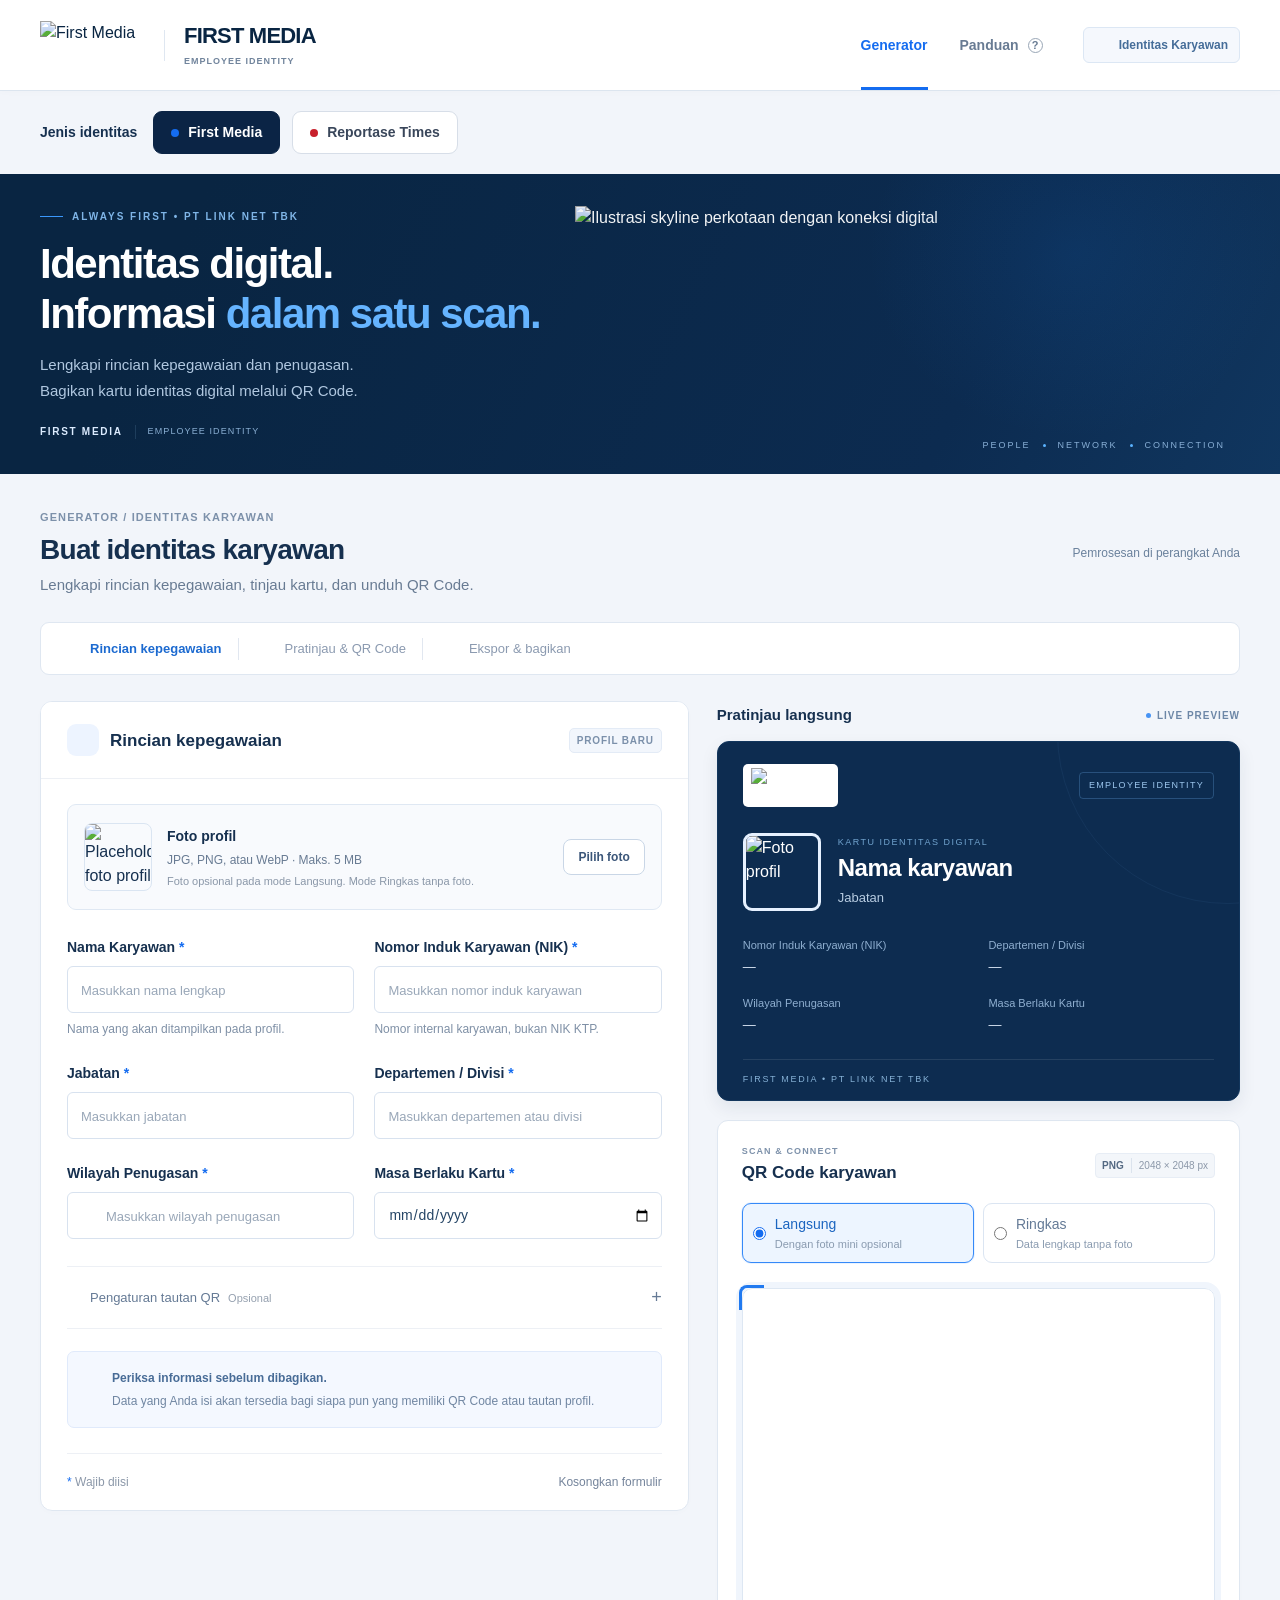
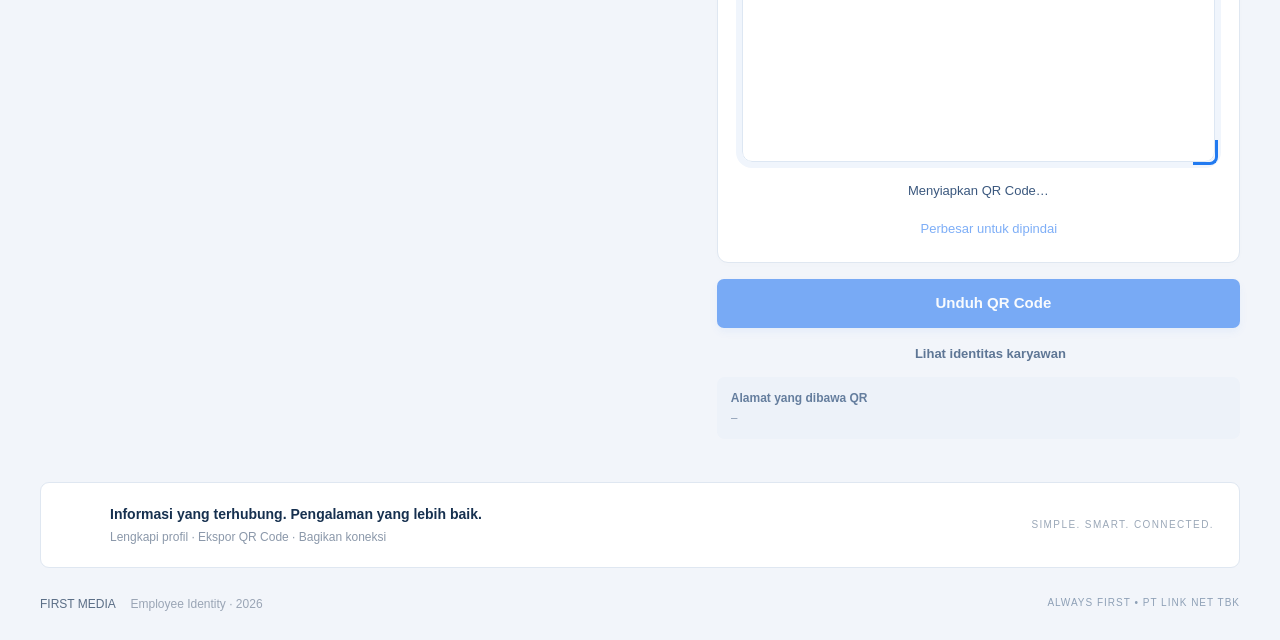
==== commit 783178df: "Add separate Reportase Times press generator and branded QR" ====
--- a/index.html
+++ b/index.html
@@ -3,28 +3,83 @@
 <head>
   <meta charset="utf-8">
   <meta name="viewport" content="width=device-width, initial-scale=1">
-  <meta name="robots" content="noindex,nofollow">
+  <meta name="description" content="Generator identitas karyawan First Media. Isi rincian kepegawaian, tinjau kartu digital, dan unduh QR Code.">
+  <meta name="theme-color" content="#0b2445">
   <meta name="referrer" content="no-referrer">
-  <meta name="theme-color" content="#0b2445">
-  <title>Login Admin — Employee Identity</title>
+  <title>Generator Identitas Karyawan — First Media</title>
   <link rel="icon" href="assets/favicon.svg" type="image/svg+xml">
-  <link rel="stylesheet" href="style.css?v=5">
-  <style>
-    body{min-height:100vh;display:grid;place-items:center;padding:24px;background:#092542 url('assets/skyline.svg') center bottom/cover no-repeat}
-    .login-card{width:min(100%,440px);padding:36px;border-radius:16px;background:#fff;border:1px solid #dfe7f1;box-shadow:0 24px 80px #0003}
-    .login-card h1{font-size:30px}
-    .login-card>p{margin:16px 0;color:#687b93;line-height:1.7}.login-card .button{display:block;text-align:center;margin-top:24px}
-    .login-card small{display:block;margin-top:24px;color:#687b93;line-height:1.7}
-  </style>
+  <link rel="stylesheet" href="style.css?v=4">
+  <link rel="stylesheet" href="generator-types.css?v=1">
+  <script src="assets/vendor/qrcode.js" defer></script>
+  <script src="qr-tools.js" defer></script>
+  <script src="photo-tools.js" defer></script>
+  <script src="script.js?v=5" defer></script>
 </head>
-<body>
-  <main class="login-card">
-    
-    <p class="section-kicker">EMPLOYEE IDENTITY</p>
-    <h1>Akses Generator</h1>
-    <p>Generator hanya tersedia untuk administrator. Masuk menggunakan akun GitHub Anda.</p>
-    <a class="button button-primary" href="https://employeeinformation-admin.qr-studio-enterprise.workers.dev/auth/github">Masuk dengan GitHub</a>
-    <small>Halaman hasil scan QR tetap dapat dibuka tanpa login.</small>
+<body data-page="generator" class="enterprise-workspace">
+  <a class="skip-link" href="#main">Langsung ke generator</a>
+  <header class="site-header">
+    <div class="container header-inner">
+      <a class="brand" href="index.html" aria-label="First Media, generator identitas karyawan"><img src="assets/logo-web.png" alt="First Media" width="105" height="48"><span class="brand-divider"></span><span><strong>FIRST MEDIA</strong><small>EMPLOYEE IDENTITY</small></span></a>
+      <nav aria-label="Navigasi utama"><a class="nav-active" href="index.html" aria-current="page">Generator</a><button class="nav-link" type="button" data-guide>Panduan<span class="help-icon" aria-hidden="true">?</span></button></nav>
+      <span class="workspace-badge"><svg class="icon"><use href="assets/icons.svg#signal"/></svg>Identitas Karyawan</span>
+    </div>
+  </header>
+  <div class="container generator-types" aria-label="Pilih jenis generator"><span>Jenis identitas</span><a href="index.html" aria-current="page">First Media</a><a href="reportase.html">Reportase Times</a></div>
+  <section class="hero">
+    <div class="container hero-inner">
+      <div class="hero-copy"><p class="eyebrow"><span></span> ALWAYS FIRST • PT LINK NET TBK</p><h1>Identitas digital.<br>Informasi <span>dalam satu scan.</span></h1><p>Lengkapi rincian kepegawaian dan penugasan.<br>Bagikan kartu identitas digital melalui QR Code.</p><div class="hero-product-label">FIRST MEDIA <span>EMPLOYEE IDENTITY</span></div></div>
+      <img class="hero-skyline" src="assets/skyline.svg" alt="Ilustrasi skyline perkotaan dengan koneksi digital" width="720" height="280">
+      <span class="hero-caption">PEOPLE <i></i> NETWORK <i></i> CONNECTION</span>
+    </div>
+  </section>
+  <main class="container workspace" id="main">
+    <div class="workspace-heading"><div><p class="section-kicker">GENERATOR / IDENTITAS KARYAWAN</p><h2>Buat identitas karyawan</h2><p>Lengkapi rincian kepegawaian, tinjau kartu, dan unduh QR Code.</p></div><span class="private-note"><svg class="icon"><use href="assets/icons.svg#lock"/></svg>Pemrosesan di perangkat Anda</span></div>
+    <div class="workspace-steps" aria-label="Alur pembuatan profil"><span class="current-step"><svg class="icon"><use href="assets/icons.svg#person"/></svg>Rincian kepegawaian</span><span><svg class="icon"><use href="assets/icons.svg#qr"/></svg>Pratinjau & QR Code</span><span><svg class="icon"><use href="assets/icons.svg#download"/></svg>Ekspor & bagikan</span></div>
+    <div class="workspace-grid">
+      <section class="panel form-panel" aria-labelledby="form-title">
+        <div class="panel-heading"><div class="heading-icon"><svg class="icon"><use href="assets/icons.svg#person"/></svg></div><h3 id="form-title">Rincian kepegawaian</h3><span class="tag">PROFIL BARU</span></div>
+        <form id="profile-form">
+          <div class="photo-upload"><img id="upload-preview" src="assets/avatar.svg" alt="Placeholder foto profil" width="68" height="68"><div class="upload-copy"><label for="photo">Foto profil</label><p>JPG, PNG, atau WebP · Maks. 5 MB</p><span id="photo-note">Foto opsional pada mode Langsung. Mode Ringkas tanpa foto.</span></div><div class="upload-actions"><label class="button button-small button-outline" for="photo">Pilih foto</label><input id="photo" type="file" accept="image/jpeg,image/png,image/webp" class="file-input"><button id="remove-photo" type="button" class="text-button" hidden>Hapus foto</button></div></div>
+          <p id="photo-error" class="field-error" role="status"></p>
+          <div class="fields-grid">
+            <div class="field"><label for="name">Nama Karyawan <span>*</span></label><input id="name" name="name" maxlength="60" autocomplete="off" required placeholder="Masukkan nama lengkap"><small>Nama yang akan ditampilkan pada profil.</small></div>
+            <div class="field"><label for="employeeId">Nomor Induk Karyawan (NIK) <span>*</span></label><input id="employeeId" name="employeeId" maxlength="32" autocomplete="off" required placeholder="Masukkan nomor induk karyawan"><small>Nomor internal karyawan, bukan NIK KTP.</small></div>
+            <div class="field"><label for="role">Jabatan <span>*</span></label><input id="role" name="role" maxlength="60" required placeholder="Masukkan jabatan"></div>
+            <div class="field"><label for="department">Departemen / Divisi <span>*</span></label><input id="department" name="department" maxlength="60" required placeholder="Masukkan departemen atau divisi"></div>
+            <div class="field"><label for="area">Wilayah Penugasan <span>*</span></label><div class="input-icon"><svg class="icon"><use href="assets/icons.svg#pin"/></svg><input id="area" name="area" maxlength="60" required placeholder="Masukkan wilayah penugasan"></div></div>
+            <div class="field"><label for="expiry">Masa Berlaku Kartu <span>*</span></label><input id="expiry" name="expiry" type="date" min="2000-01-01" max="2100-12-31" required></div>
+          </div>
+          <details class="url-settings"><summary><svg class="icon"><use href="assets/icons.svg#link"/></svg>Pengaturan tautan QR <span>Opsional</span></summary><div class="field"><label for="base-url">URL publik aplikasi</label><input id="base-url" type="url" placeholder="https://employeeinformation.github.io/" aria-describedby="base-help"><small id="base-help">Otomatis memakai alamat halaman ini. Isi URL GitHub Pages jika membuat QR dari file lokal. QR lokal hanya dapat dibuka pada perangkat ini.</small></div></details>
+          <div class="profile-note"><svg class="icon"><use href="assets/icons.svg#info"/></svg><p><strong>Periksa informasi sebelum dibagikan.</strong> Data yang Anda isi akan tersedia bagi siapa pun yang memiliki QR Code atau tautan profil.</p></div>
+          <div class="form-footer"><span><span class="required-mark">*</span> Wajib diisi</span><button class="text-button reset-button" type="button" id="reset"><svg class="icon"><use href="assets/icons.svg#reset"/></svg>Kosongkan formulir</button></div>
+        </form>
+      </section>
+      <aside class="preview-panel" aria-labelledby="preview-title">
+        <div class="preview-heading"><h3 id="preview-title">Pratinjau langsung</h3><span><span class="live-dot"></span>LIVE PREVIEW</span></div>
+        <article class="profile-card" id="profile-preview" aria-label="Pratinjau profil karyawan">
+          <div class="card-top"><img src="assets/logo-web.png" alt="First Media" width="85" height="39"><span class="card-category">EMPLOYEE IDENTITY</span></div>
+          <div class="card-person"><img data-profile-photo src="assets/avatar.svg" alt="Foto profil" width="78" height="78"><div><p class="card-label">KARTU IDENTITAS DIGITAL</p><h3 data-bind="name">Nama karyawan</h3><p data-bind="role">Jabatan</p></div></div>
+          <div class="card-data"><div><span>Nomor Induk Karyawan (NIK)</span><strong data-bind="employeeId">—</strong></div><div><span>Departemen / Divisi</span><strong data-bind="department">—</strong></div><div><span>Wilayah Penugasan</span><strong data-bind="area">—</strong></div><div><span>Masa Berlaku Kartu</span><strong data-bind="expiry">—</strong></div></div>
+          <div class="card-bottom"><span>FIRST MEDIA • PT LINK NET TBK</span><svg class="icon"><use href="assets/icons.svg#signal"/></svg></div>
+        </article>
+        <section class="qr-panel" aria-labelledby="qr-title">
+          <div class="qr-panel-title"><div><p class="section-kicker">SCAN & CONNECT</p><h3 id="qr-title">QR Code karyawan</h3></div><span class="file-badge">PNG <span>2048 × 2048 px</span></span></div>
+          <fieldset class="qr-mode"><legend>Jenis QR Code</legend><label><input type="radio" name="qr-mode" value="direct" checked><span>Langsung<small>Dengan foto mini opsional</small></span></label><label><input type="radio" name="qr-mode" value="compact"><span>Ringkas<small>Data lengkap tanpa foto</small></span></label></fieldset>
+          <div class="qr-display"><canvas id="qr-canvas" width="320" height="320" role="img" aria-label="QR Code menuju profil karyawan"></canvas><div id="qr-placeholder" hidden>Lengkapi informasi karyawan untuk menampilkan QR Code.</div></div>
+          <p id="qr-status" role="status" aria-live="polite">Menyiapkan QR Code…</p><p id="qr-metrics" class="qr-metrics"></p>
+          <button class="text-button qr-expand" id="expand-qr" type="button" disabled><svg class="icon"><use href="assets/icons.svg#external"/></svg>Perbesar untuk dipindai</button>
+          <div class="compact-help" id="compact-help" hidden><strong>Simpan dan langsung bagikan</strong><p>Semua data teks dibawa langsung dalam tautan QR. Foto tidak ditampilkan saat dipindai. Tidak perlu mengunggah file profil.</p></div>
+        </section>
+        <div class="preview-actions"><button class="button button-primary" id="download" type="button" disabled><svg class="icon"><use href="assets/icons.svg#download"/></svg>Unduh QR Code</button><a class="button button-preview" id="scan-link" href="template.html" target="_blank" rel="noopener"><svg class="icon"><use href="assets/icons.svg#external"/></svg>Lihat identitas karyawan</a></div>
+        <div class="scan-destination"><strong>Alamat yang dibawa QR</strong><code id="qr-destination">—</code></div>
+        <p class="local-hint" id="local-hint"></p>
+      </aside>
+    </div>
+    <div class="workflow-note"><svg class="icon"><use href="assets/icons.svg#qr"/></svg><p><strong>Informasi yang terhubung. Pengalaman yang lebih baik.</strong><span>Lengkapi profil · Ekspor QR Code · Bagikan koneksi</span></p><span class="workflow-label">SIMPLE. SMART. CONNECTED.</span></div>
   </main>
+  <footer class="site-footer container"><p>FIRST MEDIA <span>Employee Identity · 2026</span></p><p>ALWAYS FIRST • PT LINK NET TBK</p></footer>
+  <dialog id="guide"><div class="dialog-heading"><h2>Panduan penggunaan</h2><button class="icon-button" id="close-guide" aria-label="Tutup panduan" type="button">×</button></div><ol><li>Lengkapi informasi karyawan. Foto bersifat opsional dan dioptimalkan secara otomatis.</li><li>Gunakan <strong>Langsung</strong> untuk data dengan foto mini opsional, atau <strong>Ringkas</strong> untuk seluruh data teks tanpa foto. Kedua mode dapat langsung diunduh dan dipindai tanpa mengunggah file per karyawan.</li><li>Klik <strong>Unduh QR Code</strong> untuk menyimpan PNG 2048 px. Gunakan <strong>Perbesar untuk dipindai</strong> saat memindai dari layar. Pratinjau hasil scan membuka data langsung.</li><li>Agar profil terbuka di HP lain, unggah proyek ke GitHub Pages atau isi alamat publik yang sudah aktif pada pengaturan tautan QR. Unduhan PNG dinonaktifkan untuk alamat file lokal dan localhost.</li></ol><p>Tautan berisi salinan data profil dan foto kecil. Periksa informasi dan bagikan melalui kanal yang sesuai.</p><p>Perubahan formulir menghasilkan QR baru. QR lama tetap berisi data sebelumnya. Unduh QR baru setelah mengedit profil. Data formulir tidak disimpan setelah halaman dimuat ulang.</p></dialog>
+  <div id="toast" class="toast" role="status" aria-live="polite" hidden></div>
+  <dialog id="qr-dialog" class="qr-dialog"><div class="dialog-heading"><h2>Pindai QR profil</h2><button class="icon-button" id="close-qr" aria-label="Tutup QR besar" type="button">×</button></div><canvas id="qr-large" width="640" height="640" role="img" aria-label="QR Code besar untuk dipindai"></canvas><p id="qr-large-note"></p></dialog>
 </body>
 </html>
--- a/generator-types.css
+++ b/generator-types.css
@@ -0,0 +1 @@
+.generator-types{display:flex;align-items:center;gap:12px;flex-wrap:wrap;padding:20px 0}.generator-types>span{font-size:14px;font-weight:600;margin-right:4px}.generator-types a{display:inline-flex;align-items:center;gap:9px;padding:10px 17px;border:1px solid #d7dee8;border-radius:9px;background:#fff;color:#39465a;font-size:14px;font-weight:600}.generator-types a::before{content:"";width:8px;height:8px;border-radius:50%;background:#146cf0}.generator-types a:last-child::before{background:#c8202c}.generator-types a[aria-current=page]{background:#0b2445;color:white;border-color:#0b2445}.generator-types a:focus-visible{outline:3px solid #7db3ff;outline-offset:3px}@media(max-width:500px){.generator-types{gap:8px}.generator-types>span{width:100%}.generator-types a{flex:1;justify-content:center;padding:10px}}
